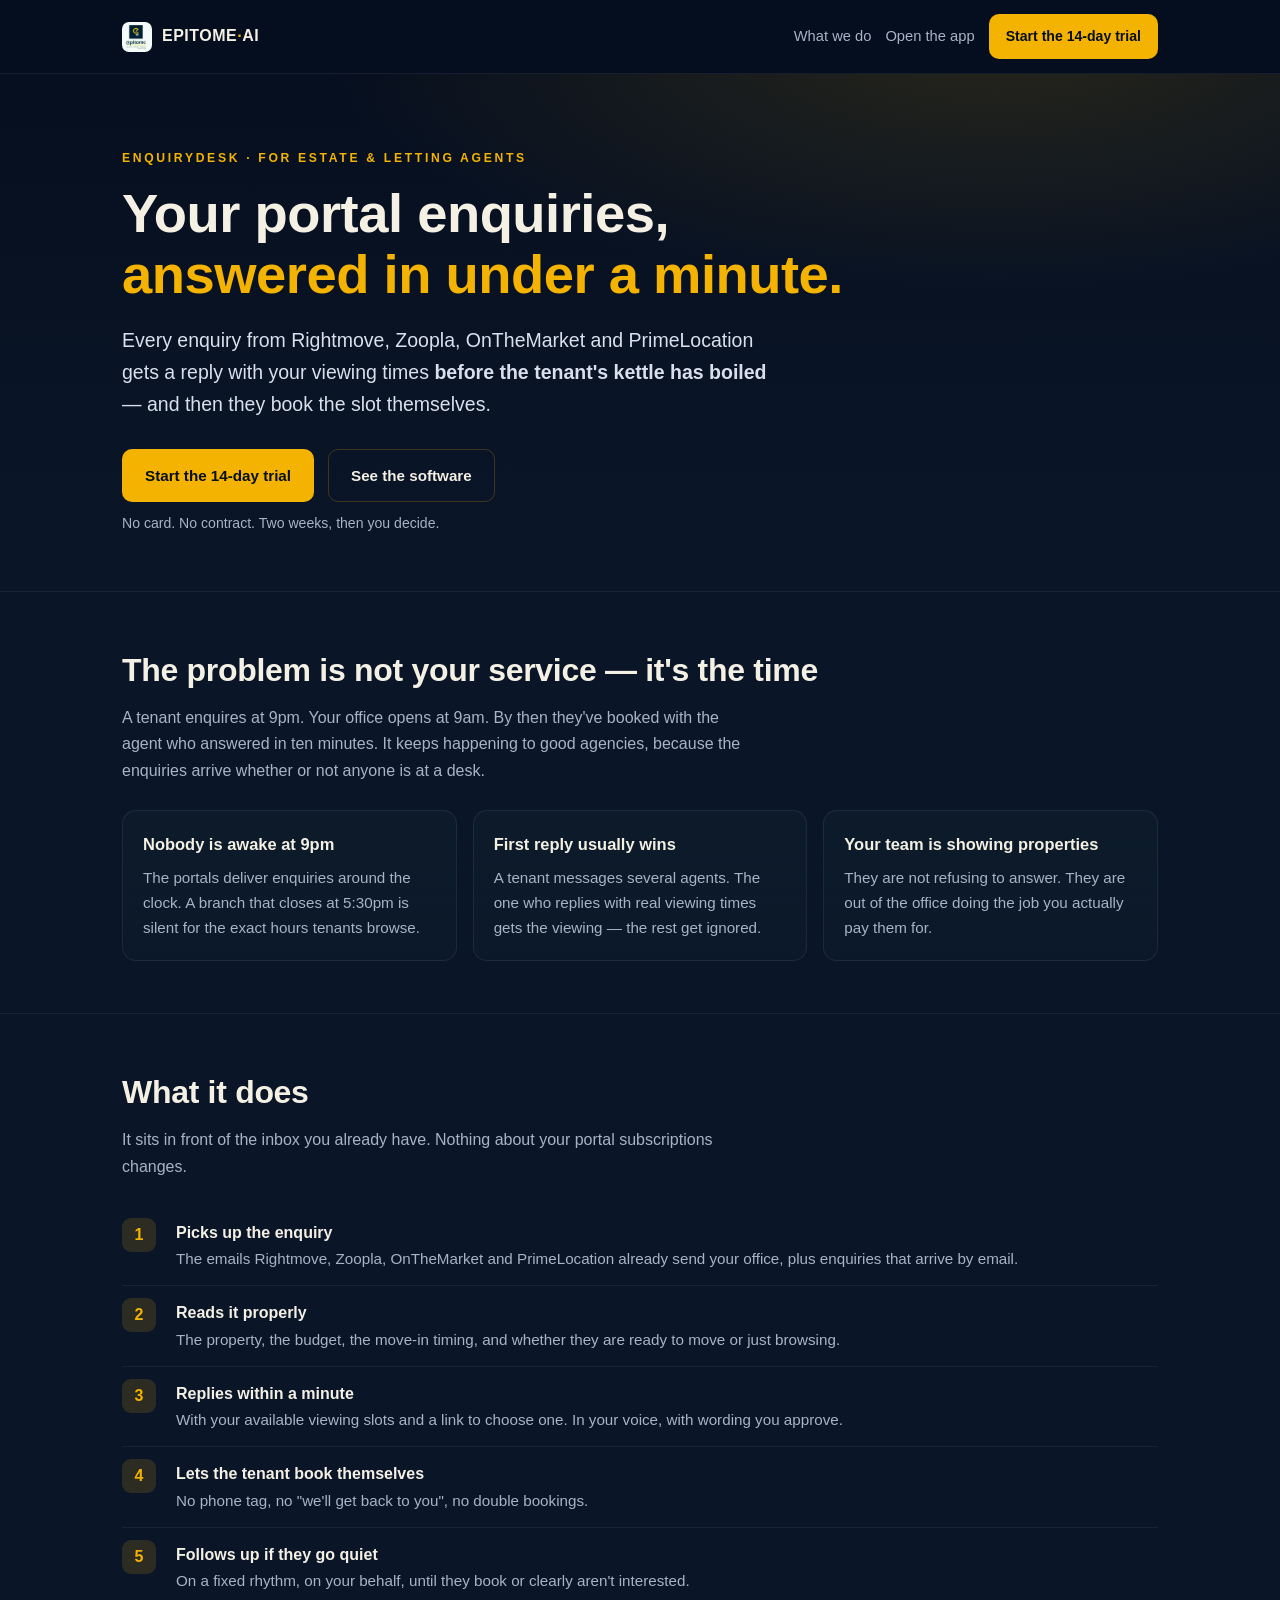
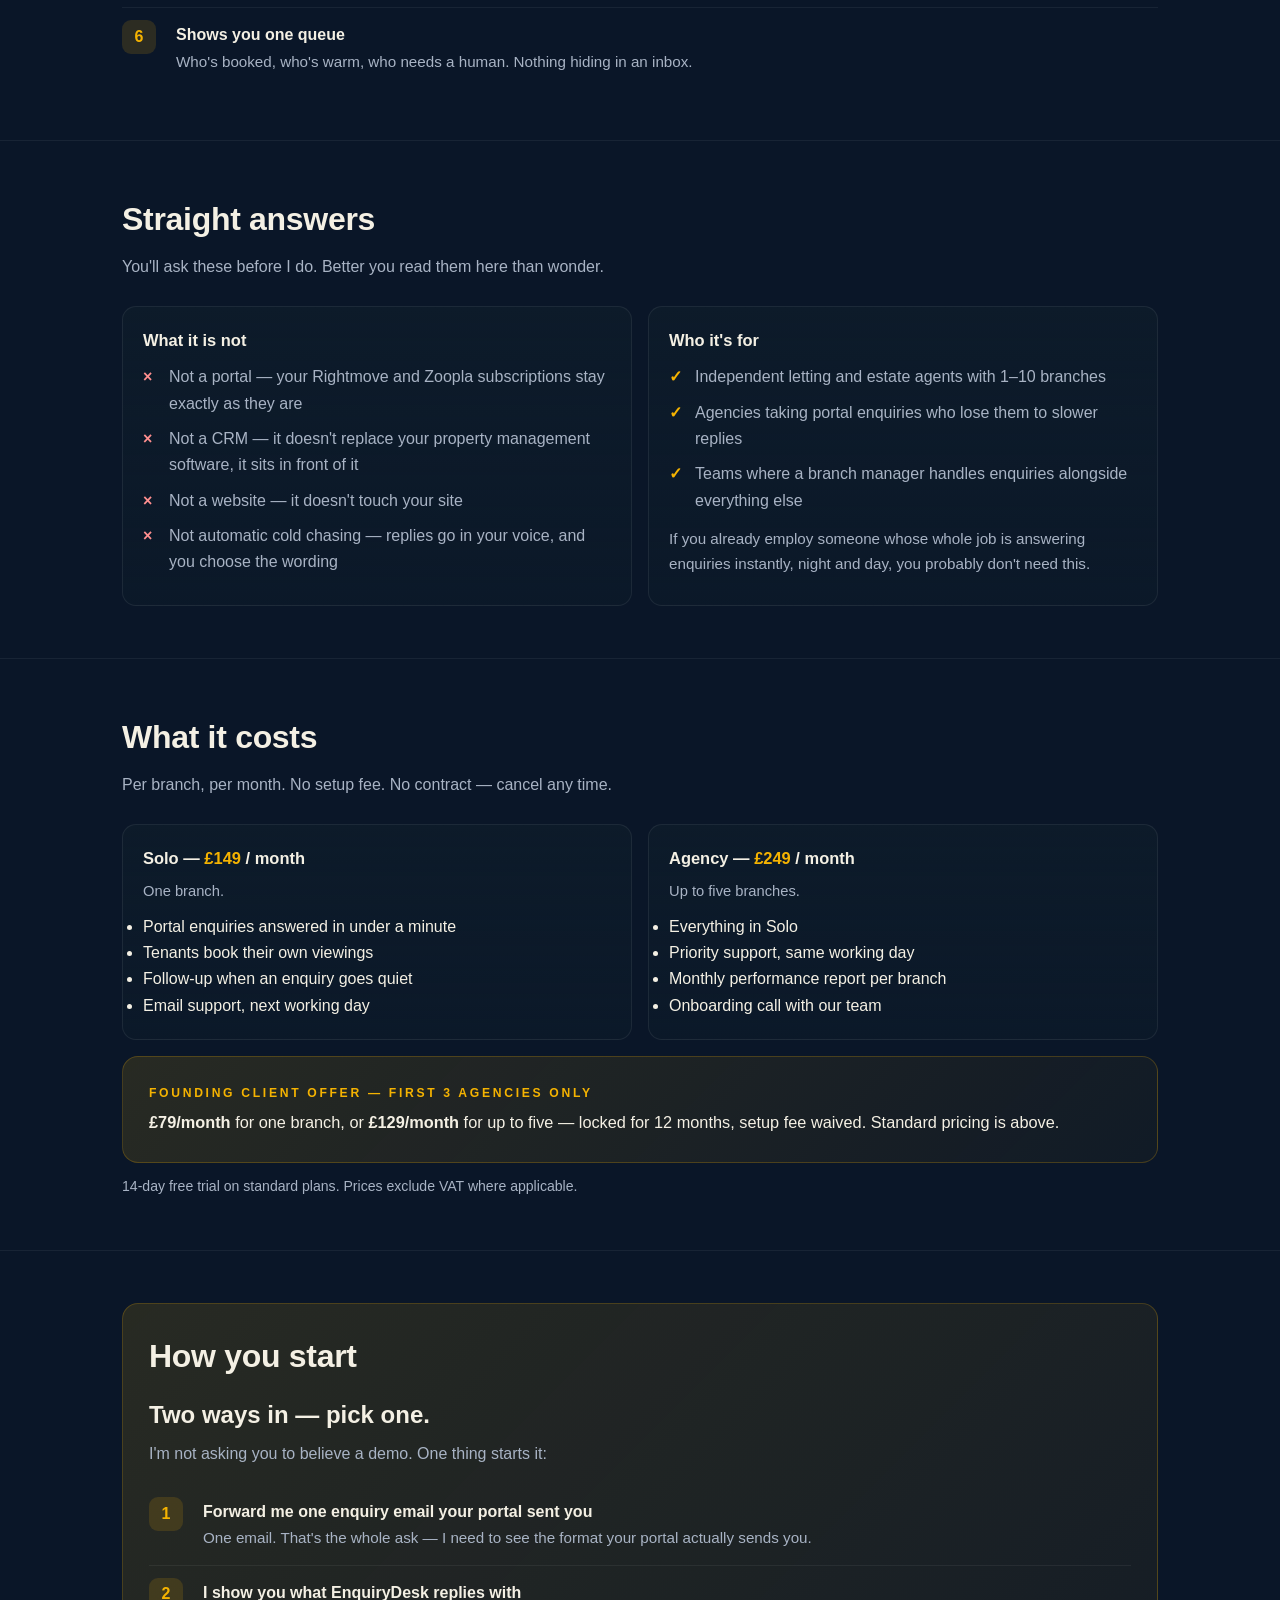
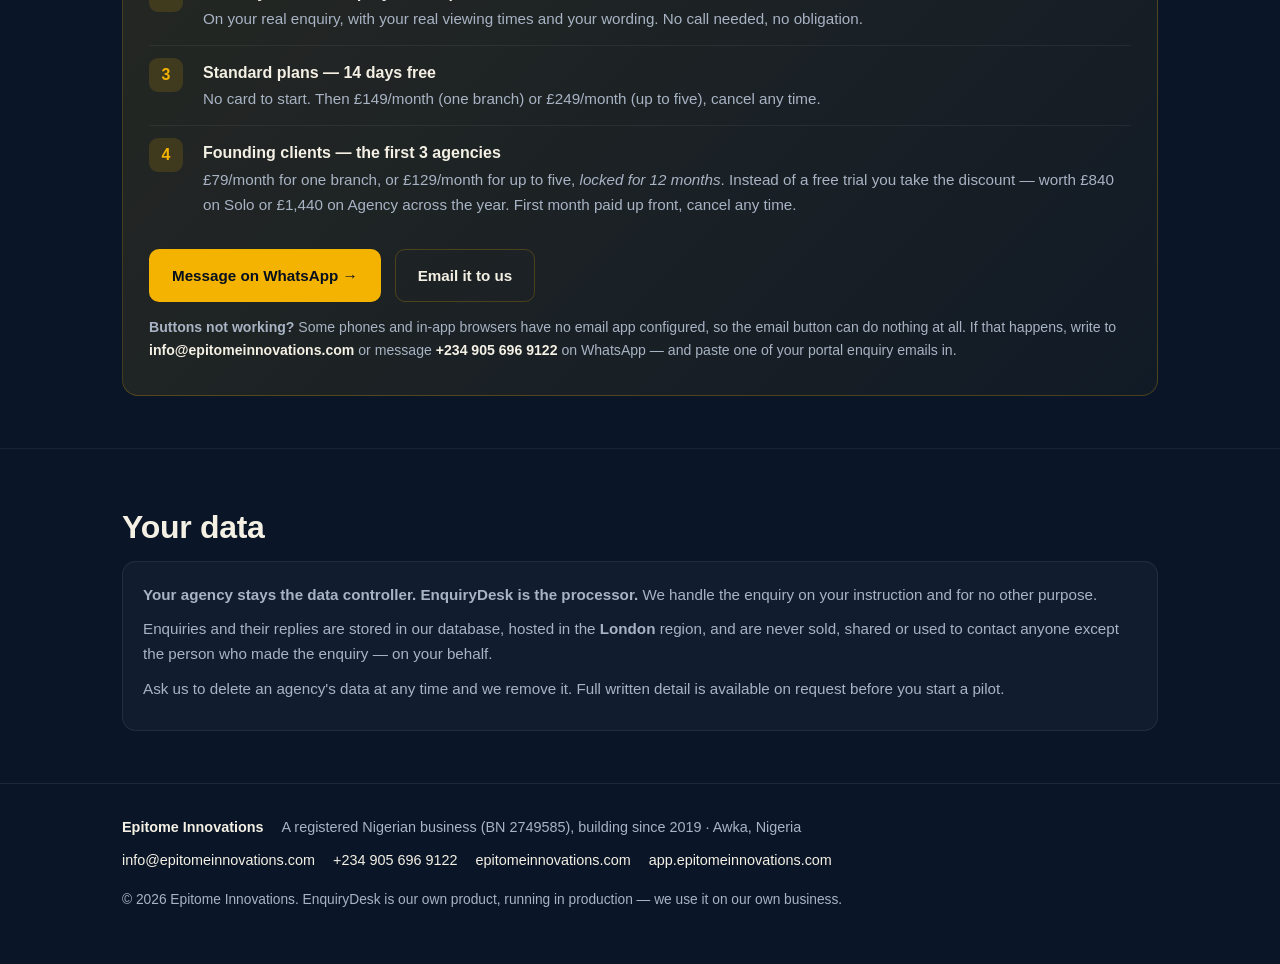
==== enquirydesk/index.html @ 6b82b71e "EnquiryDesk page: email button falls back to the form when no mail app exists" ====
<!DOCTYPE html>
<html lang="en">
<head>
<meta charset="UTF-8" />
<meta name="viewport" content="width=device-width, initial-scale=1.0" />
<title>EnquiryDesk — portal enquiries answered in under a minute | Epitome Innovations</title>
<meta name="description" content="EnquiryDesk answers your Rightmove, Zoopla, OnTheMarket and PrimeLocation enquiries in under a minute and lets tenants book their own viewing. 14-day free trial. Built by Epitome Innovations." />
<link rel="icon" type="image/jpeg" href="../images/epitome-logo.jpg" />
<meta property="og:title" content="EnquiryDesk — your portal enquiries, answered in under a minute" />
<meta property="og:description" content="Answers Rightmove, Zoopla, OnTheMarket and PrimeLocation enquiries in under a minute, then lets the tenant book their own viewing. 14-day free trial." />
<meta property="og:type" content="website" />
<style>
  :root{
    --navy-950:#060f1f; --navy-900:#0a1628; --navy-800:#0d1b2a; --navy-700:#14243c;
    --gold:#f5b301; --gold-bright:#ffc928; --cream:#f4f0e4; --muted:#a8b3c4;
    --line:rgba(245,179,1,.22);
  }
  *{margin:0;padding:0;box-sizing:border-box}
  body{font-family:"Segoe UI","Helvetica Neue",Arial,sans-serif;background:var(--navy-900);
       color:var(--cream);line-height:1.65;overflow-x:hidden}
  .gold{color:var(--gold)}
  a{color:var(--gold);text-decoration:none}
  .wrap{max-width:1080px;margin:0 auto;padding:0 22px}
  /* nav */
  nav{position:sticky;top:0;z-index:20;background:rgba(6,15,31,.92);backdrop-filter:blur(10px);
      border-bottom:1px solid rgba(255,255,255,.07)}
  nav .inner{max-width:1080px;margin:0 auto;padding:14px 22px;display:flex;align-items:center;gap:14px;flex-wrap:wrap}
  nav .brand{display:flex;align-items:center;gap:10px;font-weight:700;letter-spacing:.5px;color:var(--cream)}
  nav .brand img{width:30px;height:30px;border-radius:7px;object-fit:cover}
  nav .spacer{flex:1}
  nav a.plain{color:var(--muted);font-size:.92rem}
  nav a.plain:hover{color:var(--cream)}
  .btn{display:inline-block;padding:13px 22px;border-radius:10px;font-weight:700;font-size:.95rem;
       border:1px solid transparent;transition:transform .15s ease,background .15s ease}
  .btn:hover{transform:translateY(-1px)}
  .btn--gold{background:var(--gold);color:var(--navy-950)}
  .btn--gold:hover{background:var(--gold-bright)}
  .btn--ghost{border-color:var(--line);color:var(--cream)}
  .btn--ghost:hover{background:rgba(245,179,1,.08)}
  .btn--sm{padding:10px 16px;font-size:.88rem}
  /* hero */
  header.hero{padding:74px 0 56px;background:
      radial-gradient(1100px 420px at 78% -8%,rgba(245,179,1,.14),transparent 62%),
      linear-gradient(180deg,var(--navy-950),var(--navy-900))}
  .eyebrow{color:var(--gold);font-size:.76rem;letter-spacing:.22em;text-transform:uppercase;font-weight:700}
  h1{font-size:clamp(2rem,5.4vw,3.4rem);line-height:1.12;margin:16px 0 18px;letter-spacing:-.5px}
  .lede{font-size:clamp(1.02rem,2.2vw,1.22rem);color:#d9e0ec;max-width:60ch}
  .cta-row{display:flex;gap:14px;flex-wrap:wrap;margin:28px 0 10px}
  .micro{color:var(--muted);font-size:.88rem}
  /* sections */
  section{padding:52px 0;border-top:1px solid rgba(255,255,255,.06)}
  h2{font-size:clamp(1.4rem,3.1vw,2rem);margin-bottom:8px;letter-spacing:-.3px}
  .sub{color:var(--muted);margin-bottom:26px;max-width:70ch}
  .grid{display:grid;gap:16px;grid-template-columns:repeat(auto-fit,minmax(280px,1fr))}
  .card{background:linear-gradient(180deg,var(--navy-800),rgba(13,27,42,.6));
        border:1px solid rgba(255,255,255,.07);border-radius:14px;padding:20px}
  .card h3{font-size:1.03rem;margin-bottom:7px}
  .card p{color:var(--muted);font-size:.95rem}
  ol.steps{list-style:none;counter-reset:s}
  ol.steps li{counter-increment:s;position:relative;padding:14px 0 14px 54px;border-bottom:1px solid rgba(255,255,255,.06)}
  ol.steps li:last-child{border-bottom:0}
  ol.steps li::before{content:counter(s);position:absolute;left:0;top:12px;width:34px;height:34px;
      border-radius:9px;background:rgba(245,179,1,.14);color:var(--gold);font-weight:700;
      display:flex;align-items:center;justify-content:center}
  ol.steps strong{color:var(--cream)}
  ol.steps span{display:block;color:var(--muted);font-size:.95rem}
  .two{display:grid;gap:16px;grid-template-columns:repeat(auto-fit,minmax(300px,1fr))}
  .not ul,.yes ul{list-style:none;margin-top:10px}
  .not li,.yes li{position:relative;padding-left:26px;margin-bottom:9px;color:var(--muted)}
  .not li::before{content:"×";position:absolute;left:0;color:#ff8f8f;font-weight:700}
  .yes li::before{content:"✓";position:absolute;left:0;color:var(--gold);font-weight:700}
  /* pilot block */
  .pilot{background:linear-gradient(135deg,rgba(245,179,1,.13),rgba(245,179,1,.03));
         border:1px solid var(--line);border-radius:16px;padding:26px}
  .pilot h2{margin-bottom:12px}
  .pilot .big{font-size:1.5rem;font-weight:800;color:var(--cream);margin-bottom:6px}
  /* data note */
  .data{background:rgba(255,255,255,.03);border:1px solid rgba(255,255,255,.07);border-radius:14px;padding:20px}
  .data p{color:var(--muted);font-size:.95rem;margin-bottom:9px}
  footer{border-top:1px solid rgba(255,255,255,.08);padding:32px 0 52px;color:var(--muted);font-size:.9rem}
  footer .row{display:flex;gap:18px;flex-wrap:wrap;align-items:center}
  footer a{color:var(--cream)}
</style>
</head>
<body>

<nav>
  <div class="inner">
    <a class="brand" href="../"><img src="../images/epitome-logo.jpg" alt="Epitome Innovations" /><span>EPITOME<span class="gold">·</span>AI</span></a>
    <span class="spacer"></span>
    <a class="plain" href="../#agents">What we do</a>
    <a class="plain" href="https://app.epitomeinnovations.com" target="_blank" rel="noopener">Open the app</a>
    <a class="btn btn--gold btn--sm" href="#pilot">Start the 14-day trial</a>
  </div>
</nav>

<header class="hero">
  <div class="wrap">
    <p class="eyebrow">Enquirydesk · for estate &amp; letting agents</p>
    <h1>Your portal enquiries,<br /><span class="gold">answered in under a minute.</span></h1>
    <p class="lede">
      Every enquiry from Rightmove, Zoopla, OnTheMarket and PrimeLocation gets a reply with your viewing
      times <strong>before the tenant's kettle has boiled</strong> — and then they book the slot themselves.
    </p>
    <div class="cta-row">
      <a class="btn btn--gold" href="#pilot">Start the 14-day trial</a>
      <a class="btn btn--ghost" href="https://app.epitomeinnovations.com" target="_blank" rel="noopener">See the software</a>
    </div>
    <p class="micro">No card. No contract. Two weeks, then you decide.</p>
  </div>
</header>

<section>
  <div class="wrap">
    <h2>The problem is not your service — it's the time</h2>
    <p class="sub">
      A tenant enquires at 9pm. Your office opens at 9am. By then they've booked with the agent who
      answered in ten minutes. It keeps happening to good agencies, because the enquiries arrive whether
      or not anyone is at a desk.
    </p>
    <div class="grid">
      <div class="card"><h3>Nobody is awake at 9pm</h3><p>The portals deliver enquiries around the clock. A branch that closes at 5:30pm is silent for the exact hours tenants browse.</p></div>
      <div class="card"><h3>First reply usually wins</h3><p>A tenant messages several agents. The one who replies with real viewing times gets the viewing — the rest get ignored.</p></div>
      <div class="card"><h3>Your team is showing properties</h3><p>They are not refusing to answer. They are out of the office doing the job you actually pay them for.</p></div>
    </div>
  </div>
</section>

<section>
  <div class="wrap">
    <h2>What it does</h2>
    <p class="sub">It sits in front of the inbox you already have. Nothing about your portal subscriptions changes.</p>
    <ol class="steps">
      <li><strong>Picks up the enquiry</strong><span>The emails Rightmove, Zoopla, OnTheMarket and PrimeLocation already send your office, plus enquiries that arrive by email.</span></li>
      <li><strong>Reads it properly</strong><span>The property, the budget, the move-in timing, and whether they are ready to move or just browsing.</span></li>
      <li><strong>Replies within a minute</strong><span>With your available viewing slots and a link to choose one. In your voice, with wording you approve.</span></li>
      <li><strong>Lets the tenant book themselves</strong><span>No phone tag, no "we'll get back to you", no double bookings.</span></li>
      <li><strong>Follows up if they go quiet</strong><span>On a fixed rhythm, on your behalf, until they book or clearly aren't interested.</span></li>
      <li><strong>Shows you one queue</strong><span>Who's booked, who's warm, who needs a human. Nothing hiding in an inbox.</span></li>
    </ol>
  </div>
</section>

<section>
  <div class="wrap">
    <h2>Straight answers</h2>
    <p class="sub">You'll ask these before I do. Better you read them here than wonder.</p>
    <div class="two">
      <div class="card not">
        <h3>What it is not</h3>
        <ul>
          <li>Not a portal — your Rightmove and Zoopla subscriptions stay exactly as they are</li>
          <li>Not a CRM — it doesn't replace your property management software, it sits in front of it</li>
          <li>Not a website — it doesn't touch your site</li>
          <li>Not automatic cold chasing — replies go in your voice, and you choose the wording</li>
        </ul>
      </div>
      <div class="card yes">
        <h3>Who it's for</h3>
        <ul>
          <li>Independent letting and estate agents with 1–10 branches</li>
          <li>Agencies taking portal enquiries who lose them to slower replies</li>
          <li>Teams where a branch manager handles enquiries alongside everything else</li>
        </ul>
        <p style="margin-top:12px;color:var(--muted);font-size:.95rem">
          If you already employ someone whose whole job is answering enquiries instantly, night and day,
          you probably don't need this.
        </p>
      </div>
    </div>
  </div>
</section>

<section>
  <div class="wrap">
    <h2>What it costs</h2>
    <p class="sub">Per branch, per month. No setup fee. No contract — cancel any time.</p>
    <div class="two">
      <div class="card">
        <h3>Solo — <span class="gold">&pound;149</span> / month</h3>
        <p style="color:var(--muted);font-size:.92rem;margin-bottom:10px">One branch.</p>
        <ul>
          <li>Portal enquiries answered in under a minute</li>
          <li>Tenants book their own viewings</li>
          <li>Follow-up when an enquiry goes quiet</li>
          <li>Email support, next working day</li>
        </ul>
      </div>
      <div class="card">
        <h3>Agency — <span class="gold">&pound;249</span> / month</h3>
        <p style="color:var(--muted);font-size:.92rem;margin-bottom:10px">Up to five branches.</p>
        <ul>
          <li>Everything in Solo</li>
          <li>Priority support, same working day</li>
          <li>Monthly performance report per branch</li>
          <li>Onboarding call with our team</li>
        </ul>
      </div>
    </div>
    <div class="pilot" style="margin-top:16px">
      <p class="eyebrow" style="margin-bottom:6px">Founding client offer &mdash; first 3 agencies only</p>
      <p style="color:var(--cream);font-size:1.02rem">
        <strong>&pound;79/month</strong> for one branch, or <strong>&pound;129/month</strong> for up to five
        &mdash; locked for 12 months, setup fee waived. Standard pricing is above.
      </p>
    </div>
    <p class="micro" style="margin-top:12px">
      14-day free trial on standard plans. Prices exclude VAT where applicable.
    </p>
  </div>
</section>

<section>
  <div class="wrap">
    <div class="pilot" id="pilot">
      <h2>How you start</h2>
      <p class="big">Two ways in — pick one.</p>
      <p class="sub" style="margin-bottom:18px">
        I'm not asking you to believe a demo. One thing starts it:
      </p>
      <ol class="steps" style="margin-bottom:18px">
        <li><strong>Forward me one enquiry email your portal sent you</strong><span>One email. That's the whole ask — I need to see the format your portal actually sends you.</span></li>
        <li><strong>I show you what EnquiryDesk replies with</strong><span>On your real enquiry, with your real viewing times and your wording. No call needed, no obligation.</span></li>
        <li><strong>Standard plans — 14 days free</strong><span>No card to start. Then &pound;149/month (one branch) or &pound;249/month (up to five), cancel any time.</span></li>
        <li><strong>Founding clients — the first 3 agencies</strong><span>&pound;79/month for one branch, or &pound;129/month for up to five, <em>locked for 12 months</em>. Instead of a free trial you take the discount &mdash; worth &pound;840 on Solo or &pound;1,440 on Agency across the year. First month paid up front, cancel any time.</span></li>
      </ol>
      <div class="cta-row" style="margin:0 0 14px">
        <a class="btn btn--gold" href="https://wa.me/2349056969122?text=Hi%20Victor%20%E2%80%94%20please%20show%20me%20EnquiryDesk%20on%20one%20of%20our%20portal%20enquiries." target="_blank" rel="noopener">Message on WhatsApp &rarr;</a>
        <a class="btn btn--ghost" href="mailto:info@epitomeinnovations.com?subject=Here%27s%20one%20of%20our%20portal%20enquiries&amp;body=Hi%20Victor%2C%0A%0AHere%20is%20one%20enquiry%20our%20portal%20sent%20us.%20Please%20show%20me%20what%20EnquiryDesk%20would%20reply.%0A" data-mailto-fallback="https://epitomeinnovations.com/index.html#enquiry-form">Email it to us</a>
      </div>
      <p class="micro" style="margin-bottom:6px">
        <strong>Buttons not working?</strong> Some phones and in-app browsers have no email app configured, so the
        email button can do nothing at all. If that happens, write to
        <span style="color:var(--cream);font-weight:700">info@epitomeinnovations.com</span>
        or message <span style="color:var(--cream);font-weight:700">+234 905 696 9122</span> on WhatsApp — and
        paste one of your portal enquiry emails in.
      </p>
    </div>
  </div>
</section>

<section>
  <div class="wrap">
    <h2>Your data</h2>
    <div class="data">
      <p><strong>Your agency stays the data controller. EnquiryDesk is the processor.</strong> We handle the enquiry on your instruction and for no other purpose.</p>
      <p>Enquiries and their replies are stored in our database, hosted in the <strong>London</strong> region, and are never sold, shared or used to contact anyone except the person who made the enquiry — on your behalf.</p>
      <p>Ask us to delete an agency's data at any time and we remove it. Full written detail is available on request before you start a pilot.</p>
    </div>
  </div>
</section>

<footer>
  <div class="wrap">
    <div class="row">
      <strong style="color:var(--cream)">Epitome Innovations</strong>
      <span>A registered Nigerian business (BN 2749585), building since 2019 · Awka, Nigeria</span>
    </div>
    <div class="row" style="margin-top:10px">
      <a href="mailto:info@epitomeinnovations.com">info@epitomeinnovations.com</a>
      <a href="https://wa.me/2349056969122" target="_blank" rel="noopener">+234 905 696 9122</a>
      <a href="../">epitomeinnovations.com</a>
      <a href="https://app.epitomeinnovations.com" target="_blank" rel="noopener">app.epitomeinnovations.com</a>
    </div>
    <p style="margin-top:16px;color:var(--muted);font-size:.86rem">
      © <span id="y">2026</span> Epitome Innovations. EnquiryDesk is our own product, running in production —
      we use it on our own business.
    </p>
  </div>
</footer>
<script>document.getElementById('y').textContent = new Date().getFullYear();</script>
<script>
/* A mailto: click does nothing at all in a browser with no mail app configured. If no
   handoff happened within a moment, offer the site's form instead of leaving them stuck. */
document.querySelectorAll('a[data-mailto-fallback]').forEach(function (a) {
  a.addEventListener('click', function () {
    setTimeout(function () {
      if (document.hidden) return;
      if (a.parentNode.querySelector('.mailto-note')) return;
      var n = document.createElement('span');
      n.className = 'mailto-note';
      n.innerHTML = ' No email app opened on this device — ' +
        '<a href="' + a.getAttribute('data-mailto-fallback') + '">send it with the form instead</a>.';
      a.parentNode.appendChild(n);
    }, 1300);
  });
});
</script>
</body>
</html>
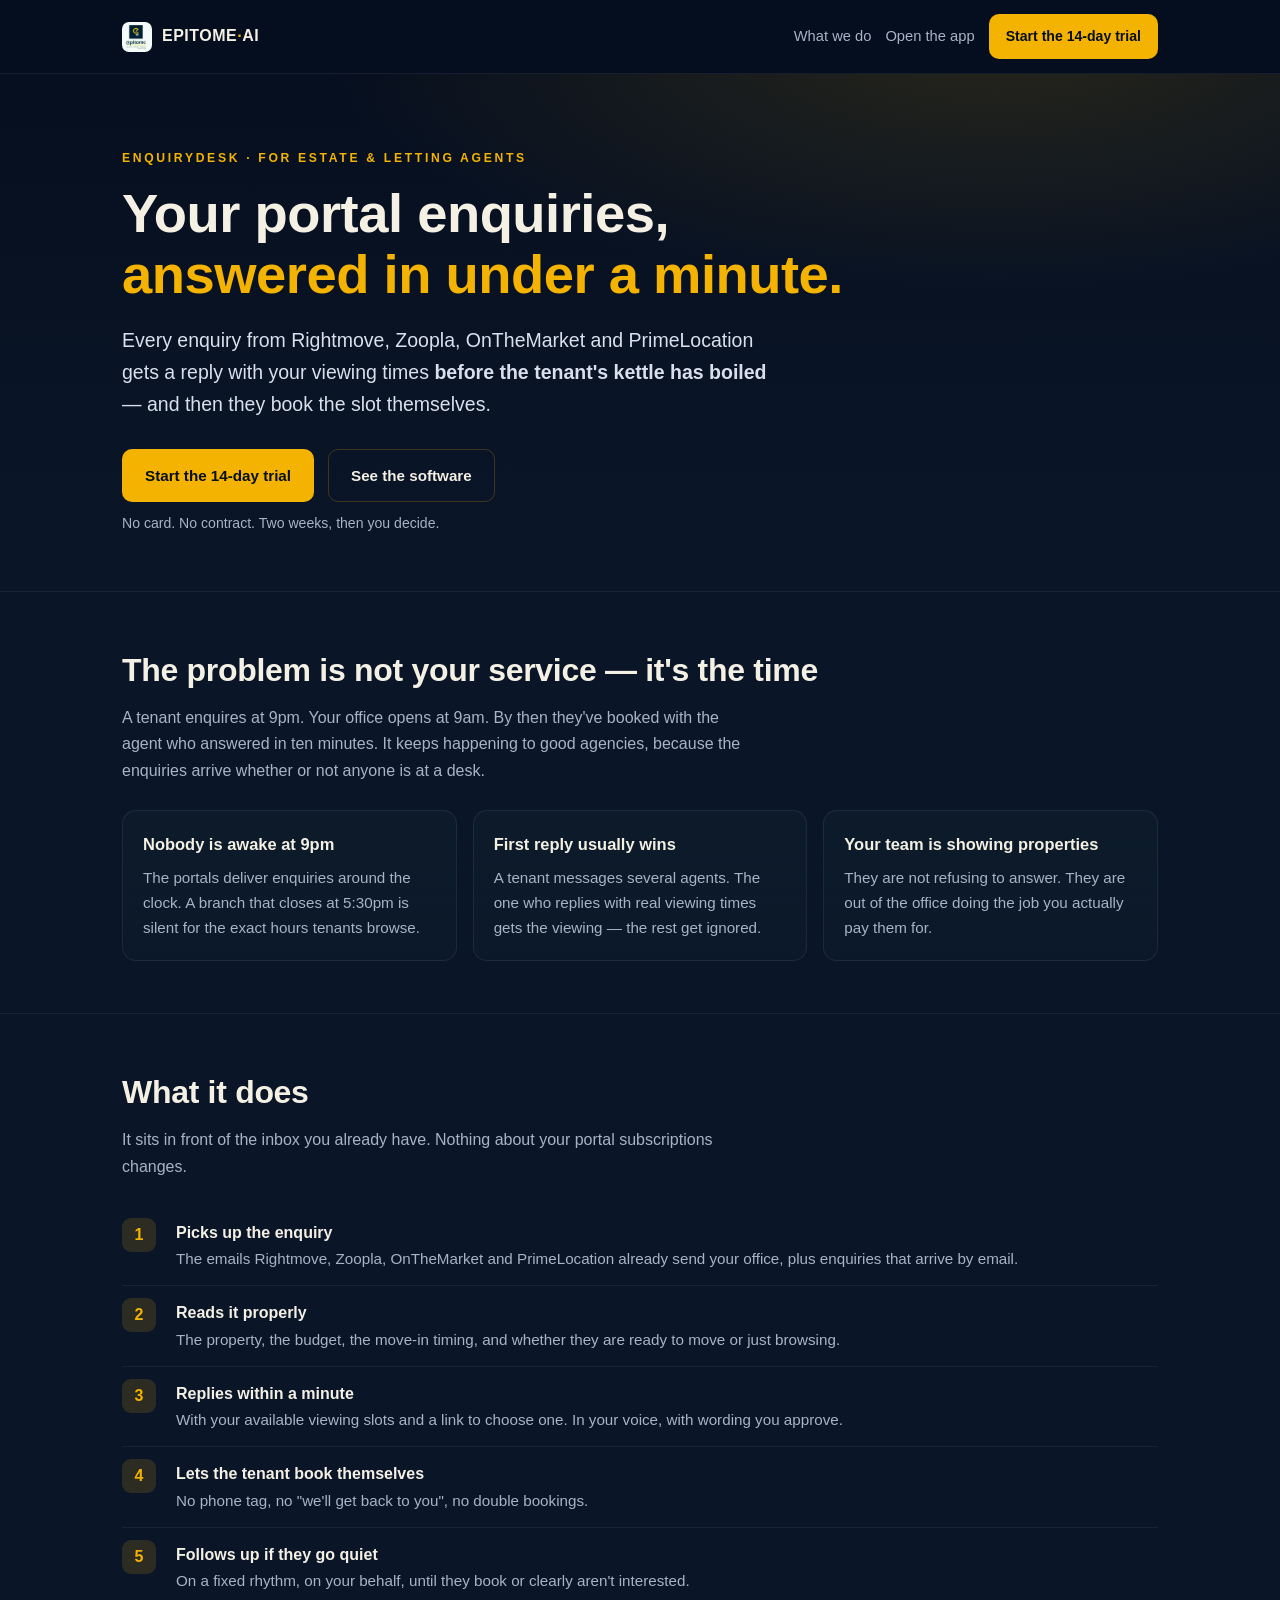
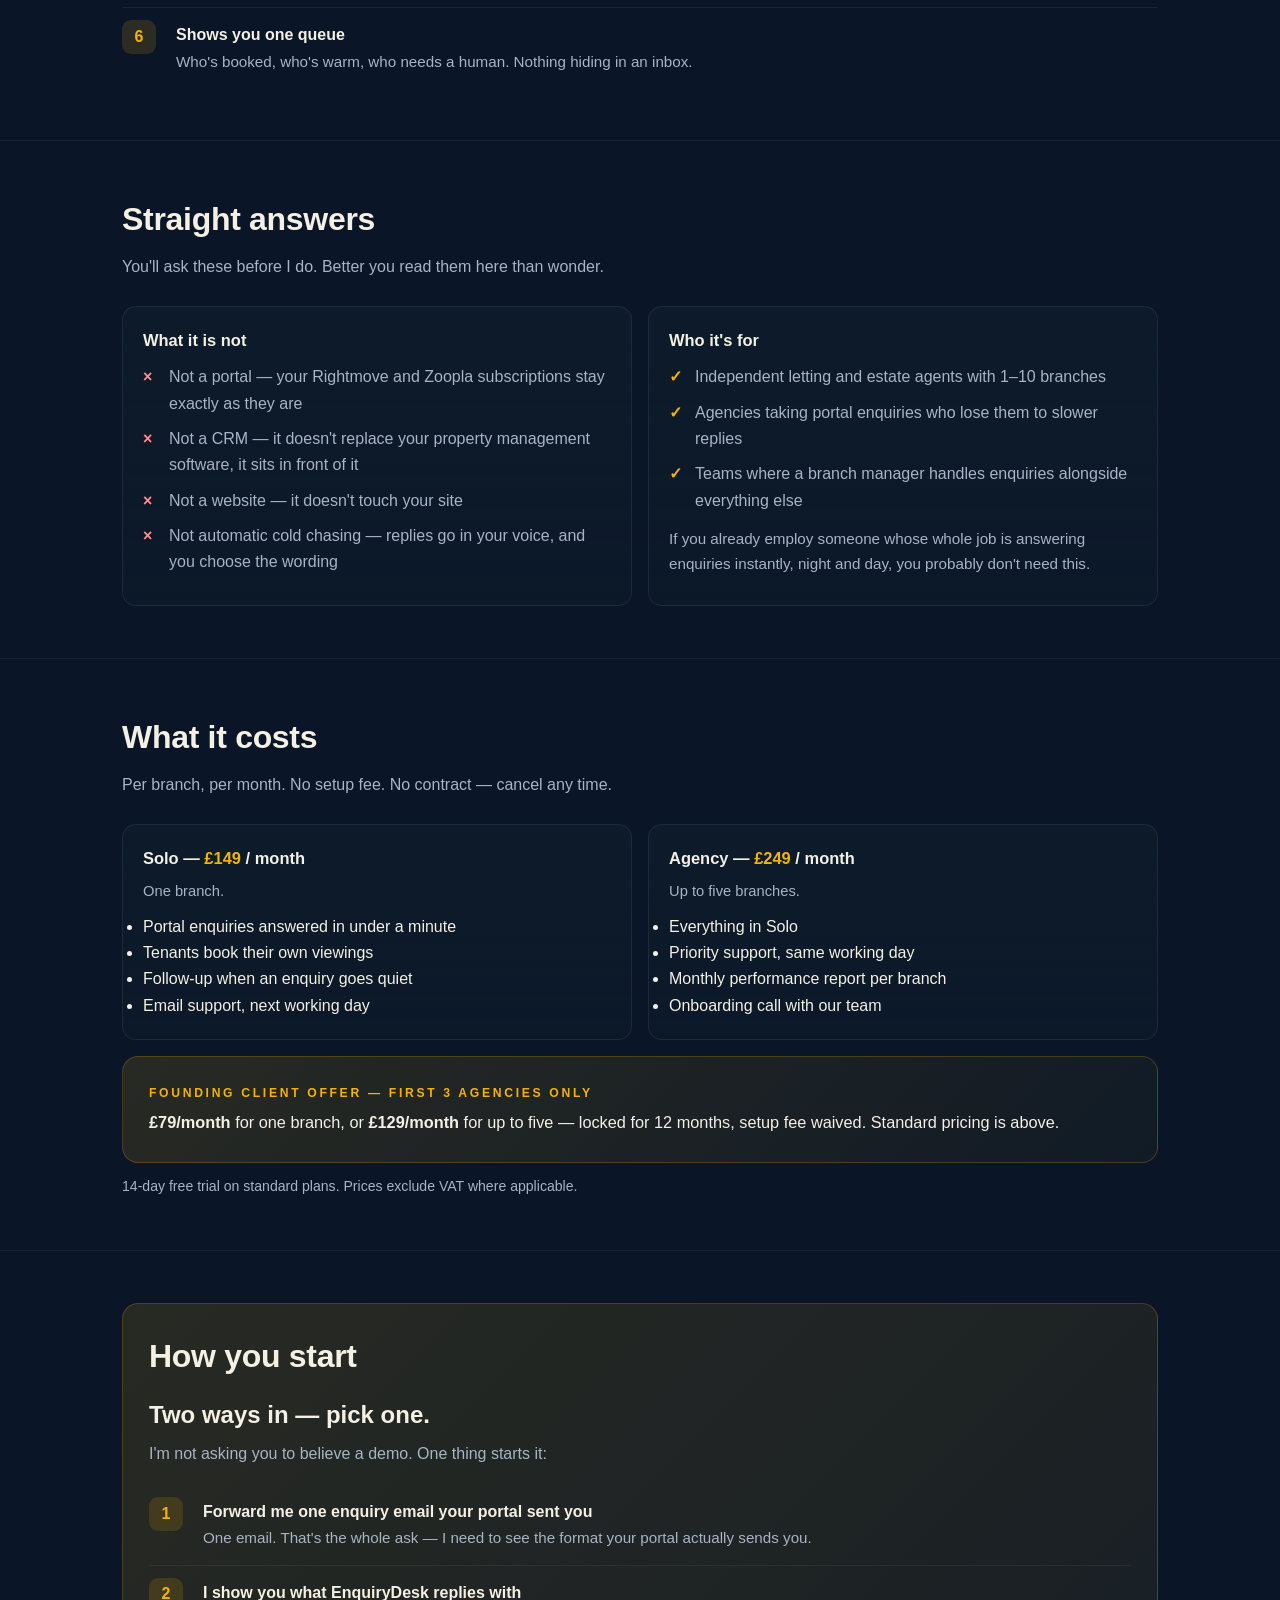
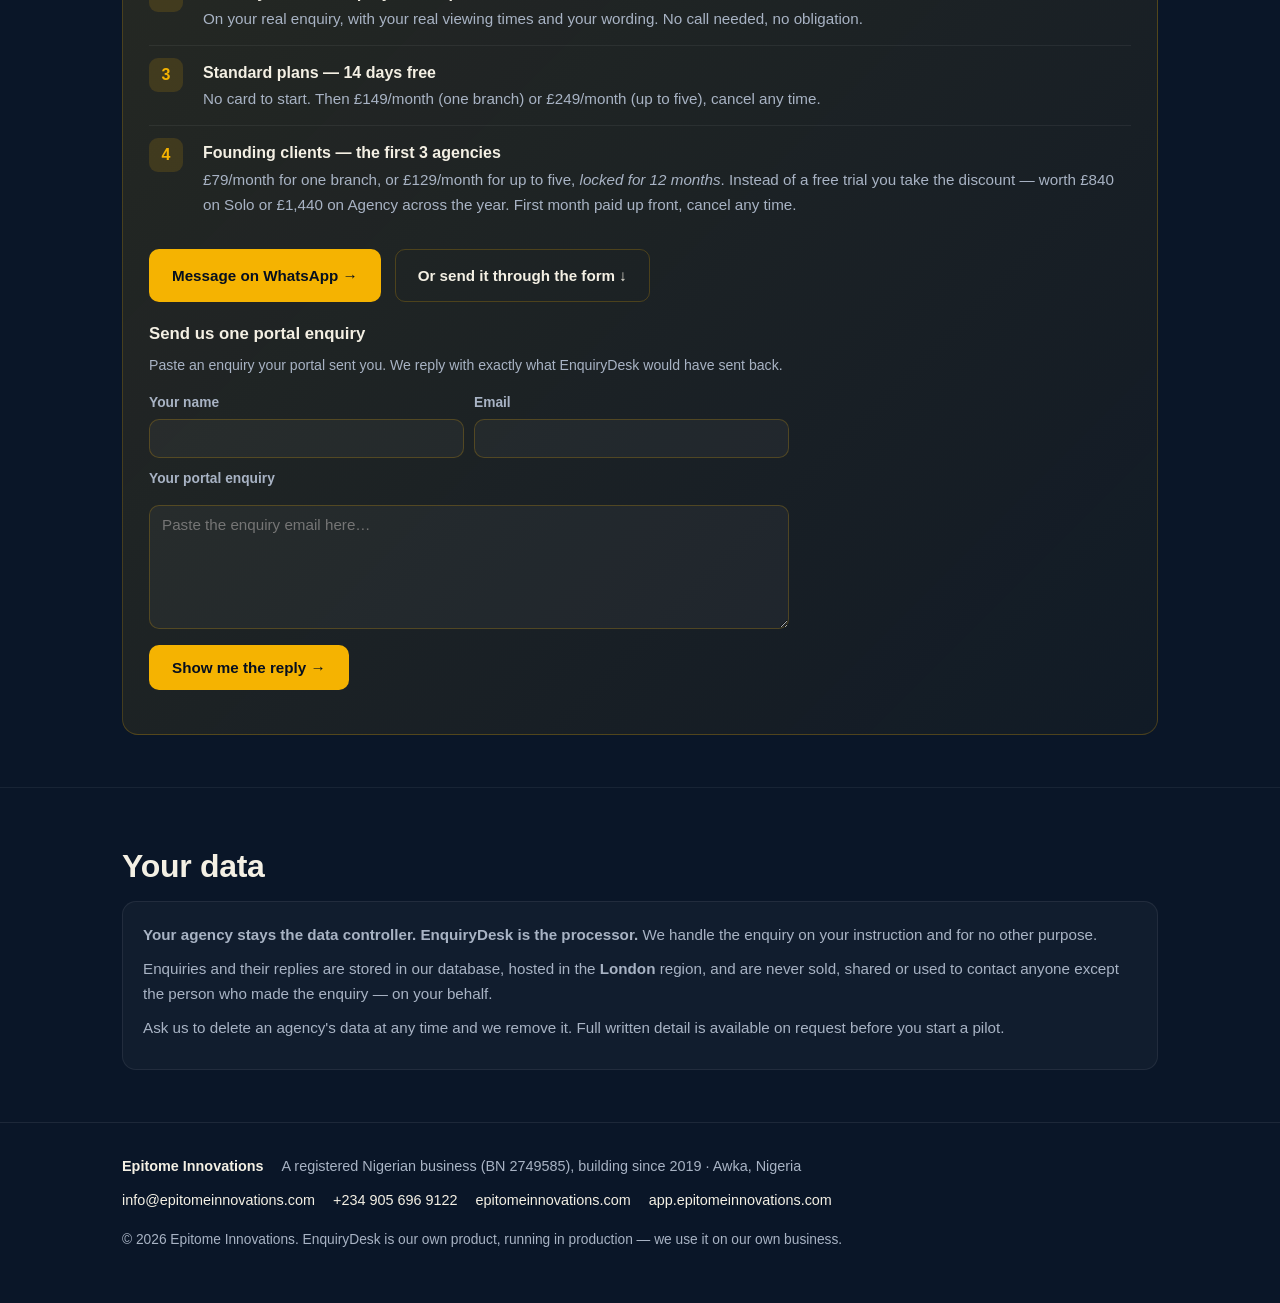
==== commit 9a7e568c: "EnquiryDesk page: replace the dormant email button with a real paste-an-enquiry form; drop the discl" ====
--- a/enquirydesk/index.html
+++ b/enquirydesk/index.html
@@ -47,6 +47,15 @@
   .lede{font-size:clamp(1.02rem,2.2vw,1.22rem);color:#d9e0ec;max-width:60ch}
   .cta-row{display:flex;gap:14px;flex-wrap:wrap;margin:28px 0 10px}
   .micro{color:var(--muted);font-size:.88rem}
+  .demo-form{display:grid;gap:10px;max-width:640px;margin:0 0 8px}
+  .demo-form__row{display:grid;grid-template-columns:1fr 1fr;gap:10px}
+  .demo-form label{font-size:.86rem;color:var(--muted);font-weight:600}
+  .demo-form input,.demo-form textarea{width:100%;margin-top:4px;background:rgba(255,255,255,.04);
+    border:1px solid var(--line);border-radius:10px;padding:10px 12px;color:var(--cream);
+    font-family:inherit;font-size:.95rem}
+  .demo-form input:focus,.demo-form textarea:focus{outline:none;border-color:var(--gold)}
+  .demo-form .btn{justify-self:start;margin-top:6px}
+  @media(max-width:640px){.demo-form__row{grid-template-columns:1fr}}
   /* sections */
   section{padding:52px 0;border-top:1px solid rgba(255,255,255,.06)}
   h2{font-size:clamp(1.4rem,3.1vw,2rem);margin-bottom:8px;letter-spacing:-.3px}
@@ -226,15 +235,29 @@
       </ol>
       <div class="cta-row" style="margin:0 0 14px">
         <a class="btn btn--gold" href="https://wa.me/2349056969122?text=Hi%20Victor%20%E2%80%94%20please%20show%20me%20EnquiryDesk%20on%20one%20of%20our%20portal%20enquiries." target="_blank" rel="noopener">Message on WhatsApp &rarr;</a>
-        <a class="btn btn--ghost" href="mailto:info@epitomeinnovations.com?subject=Here%27s%20one%20of%20our%20portal%20enquiries&amp;body=Hi%20Victor%2C%0A%0AHere%20is%20one%20enquiry%20our%20portal%20sent%20us.%20Please%20show%20me%20what%20EnquiryDesk%20would%20reply.%0A" data-mailto-fallback="https://epitomeinnovations.com/index.html#enquiry-form">Email it to us</a>
-      </div>
-      <p class="micro" style="margin-bottom:6px">
-        <strong>Buttons not working?</strong> Some phones and in-app browsers have no email app configured, so the
-        email button can do nothing at all. If that happens, write to
-        <span style="color:var(--cream);font-weight:700">info@epitomeinnovations.com</span>
-        or message <span style="color:var(--cream);font-weight:700">+234 905 696 9122</span> on WhatsApp — and
-        paste one of your portal enquiry emails in.
+        <a class="btn btn--ghost" href="#demo">Or send it through the form &darr;</a>
+      </div>
+
+      <h3 id="demo" style="font-size:1.05rem;margin:18px 0 6px">Send us one portal enquiry</h3>
+      <p class="micro" style="margin:0 0 12px">
+        Paste an enquiry your portal sent you. We reply with exactly what EnquiryDesk would have sent back.
       </p>
+      <form class="demo-form" id="demo-form" novalidate>
+        <div class="demo-form__row">
+          <div>
+            <label for="d-name">Your name</label>
+            <input id="d-name" name="name" type="text" autocomplete="name" required>
+          </div>
+          <div>
+            <label for="d-email">Email</label>
+            <input id="d-email" name="email" type="email" autocomplete="email" required>
+          </div>
+        </div>
+        <label for="d-paste">Your portal enquiry</label>
+        <textarea id="d-paste" name="message" rows="6" placeholder="Paste the enquiry email here…" required></textarea>
+        <button class="btn btn--gold" type="submit" id="d-send">Show me the reply &rarr;</button>
+        <p class="micro" id="d-status" role="status"></p>
+      </form>
     </div>
   </div>
 </section>
@@ -270,21 +293,56 @@
 </footer>
 <script>document.getElementById('y').textContent = new Date().getFullYear();</script>
 <script>
-/* A mailto: click does nothing at all in a browser with no mail app configured. If no
-   handoff happened within a moment, offer the site's form instead of leaving them stuck. */
-document.querySelectorAll('a[data-mailto-fallback]').forEach(function (a) {
-  a.addEventListener('click', function () {
-    setTimeout(function () {
-      if (document.hidden) return;
-      if (a.parentNode.querySelector('.mailto-note')) return;
-      var n = document.createElement('span');
-      n.className = 'mailto-note';
-      n.innerHTML = ' No email app opened on this device — ' +
-        '<a href="' + a.getAttribute('data-mailto-fallback') + '">send it with the form instead</a>.';
-      a.parentNode.appendChild(n);
-    }, 1300);
+/* The paste-an-enquiry form. It goes straight into EnquiryDesk, so the demo request is an
+   enquiry in our own pipeline — no mail app, no dependency on the device. */
+(function () {
+  var form = document.getElementById('demo-form');
+  if (!form) return;
+  var status = document.getElementById('d-status');
+  var btn = document.getElementById('d-send');
+
+  form.addEventListener('submit', function (e) {
+    e.preventDefault();
+    var name = document.getElementById('d-name').value.trim();
+    var email = document.getElementById('d-email').value.trim();
+    var pasted = document.getElementById('d-paste').value.trim();
+
+    if (!name || !email || pasted.length < 20) {
+      status.textContent = 'Please add your name, your email, and the enquiry you want answered.';
+      return;
+    }
+
+    btn.disabled = true;
+    btn.textContent = 'Sending…';
+    status.textContent = '';
+
+    fetch('https://app.epitomeinnovations.com/api/web-form', {
+      method: 'POST',
+      headers: { 'Content-Type': 'application/json' },
+      body: JSON.stringify({
+        name: name,
+        email: email,
+        need: 'EnquiryDesk demo — portal enquiry pasted',
+        message: pasted
+      })
+    })
+      .then(function (r) { return r.json().catch(function () { return {}; }); })
+      .then(function (res) {
+        if (res && res.ok) {
+          form.innerHTML = '<p style="color:var(--cream);font-size:1rem;line-height:1.6">' +
+            '<strong>Got it.</strong> We will come back to you with exactly how EnquiryDesk ' +
+            'would have answered that enquiry.</p>';
+          return;
+        }
+        throw new Error('failed');
+      })
+      .catch(function () {
+        btn.disabled = false;
+        btn.textContent = 'Show me the reply →';
+        status.textContent = 'That did not send. Message us on WhatsApp and we will pick it up from there.';
+      });
   });
-});
+})();
 </script>
 </body>
 </html>
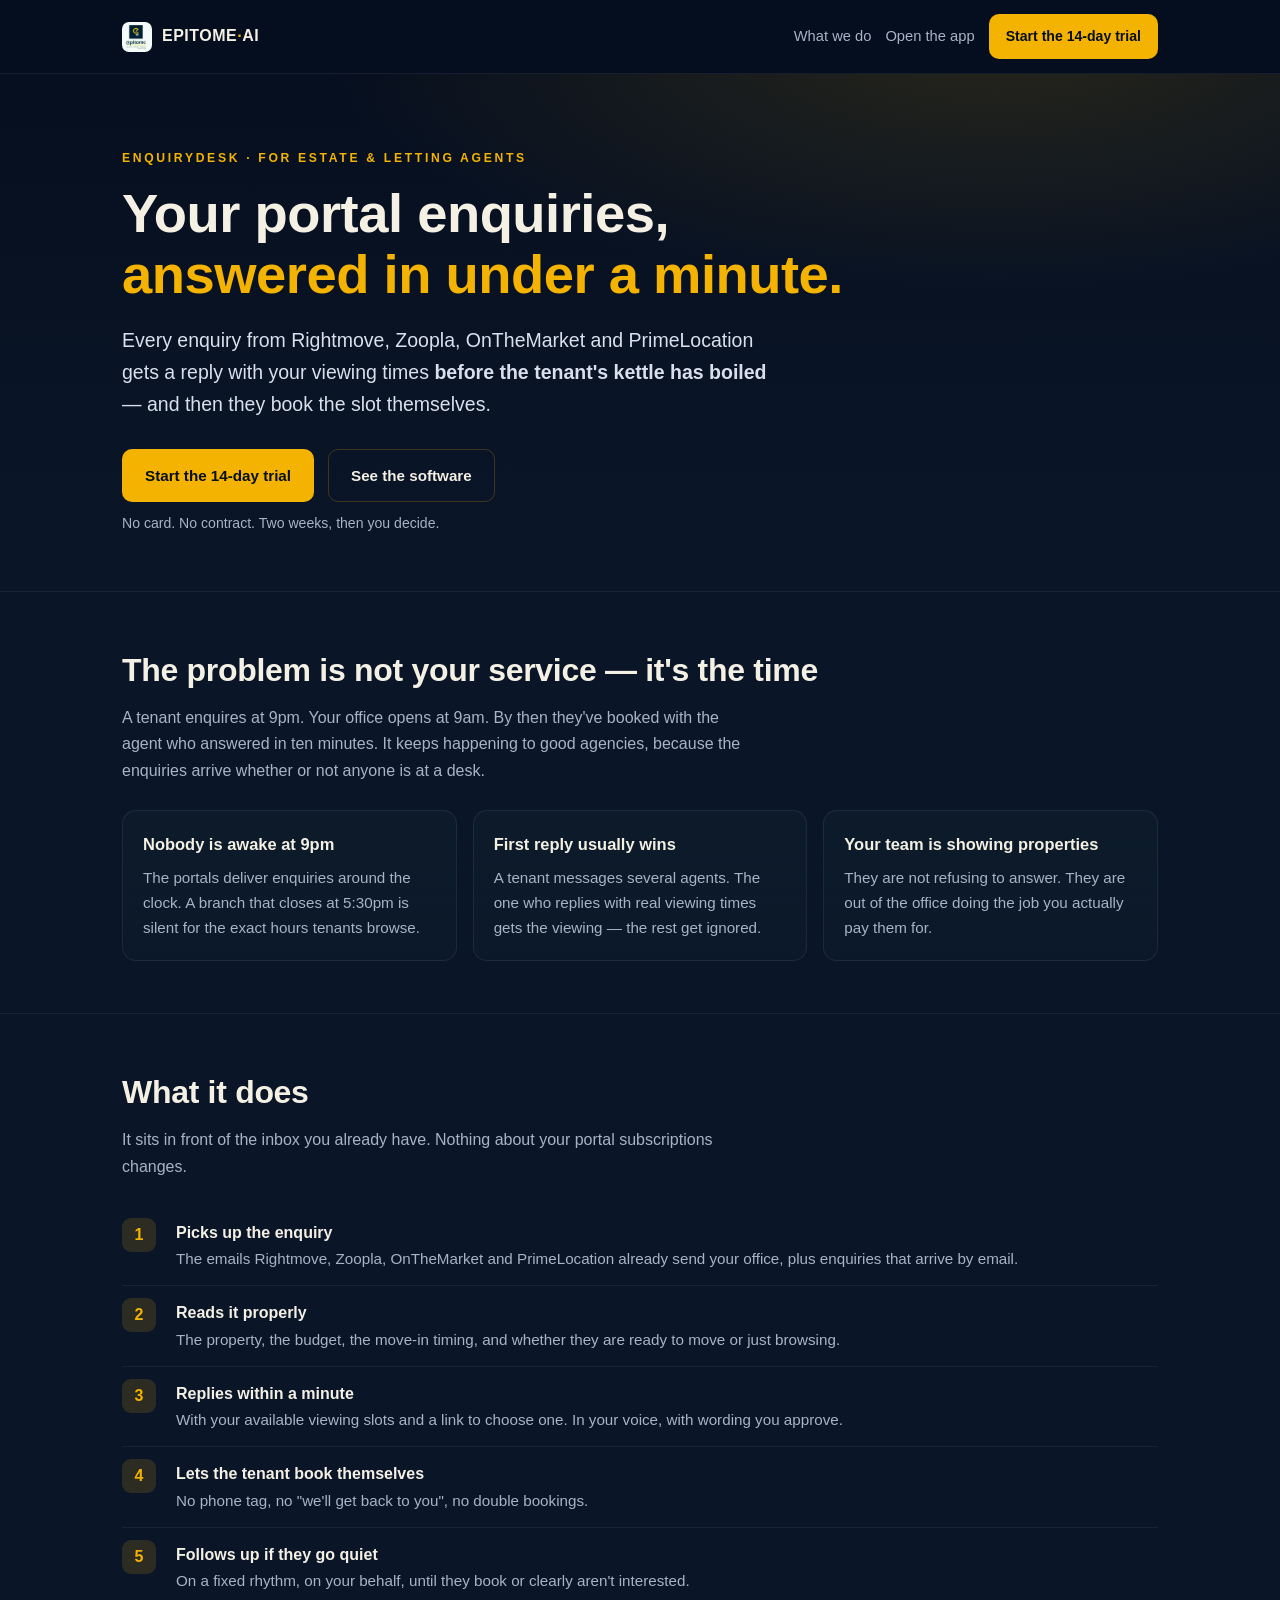
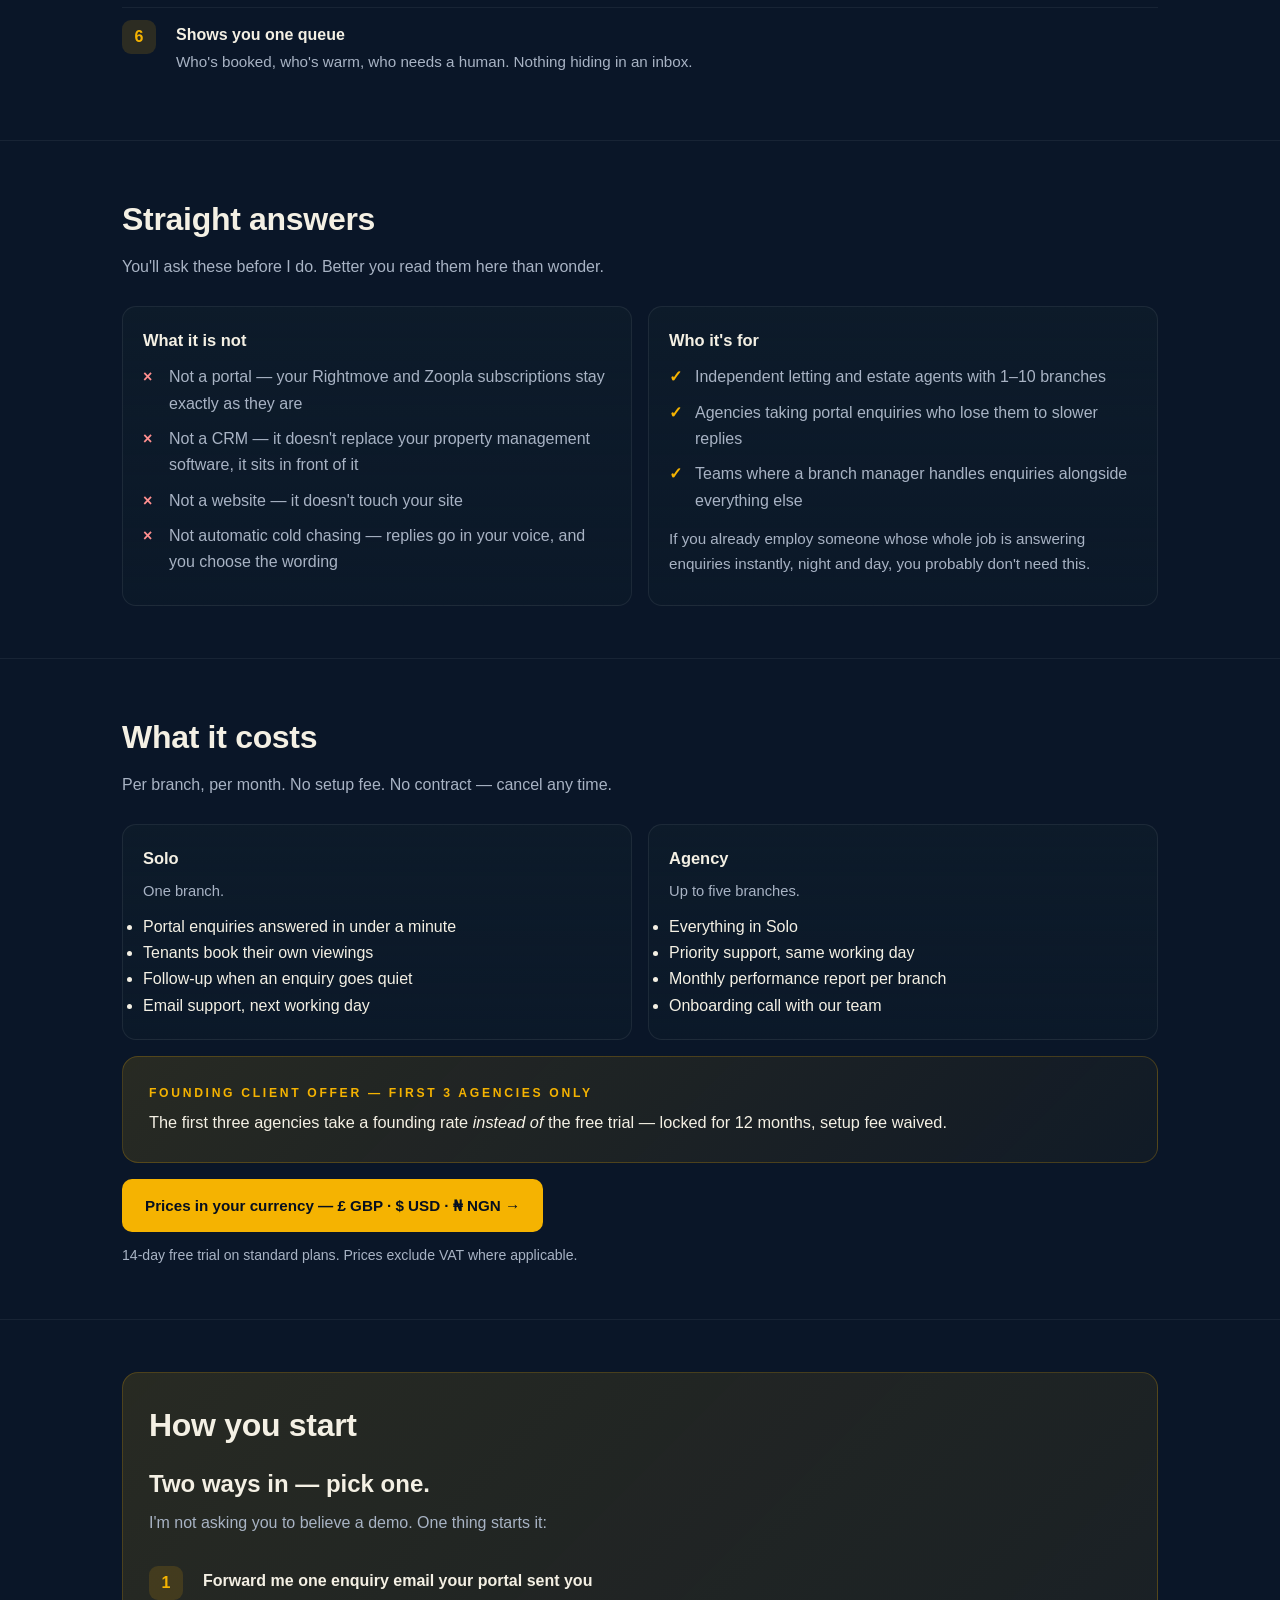
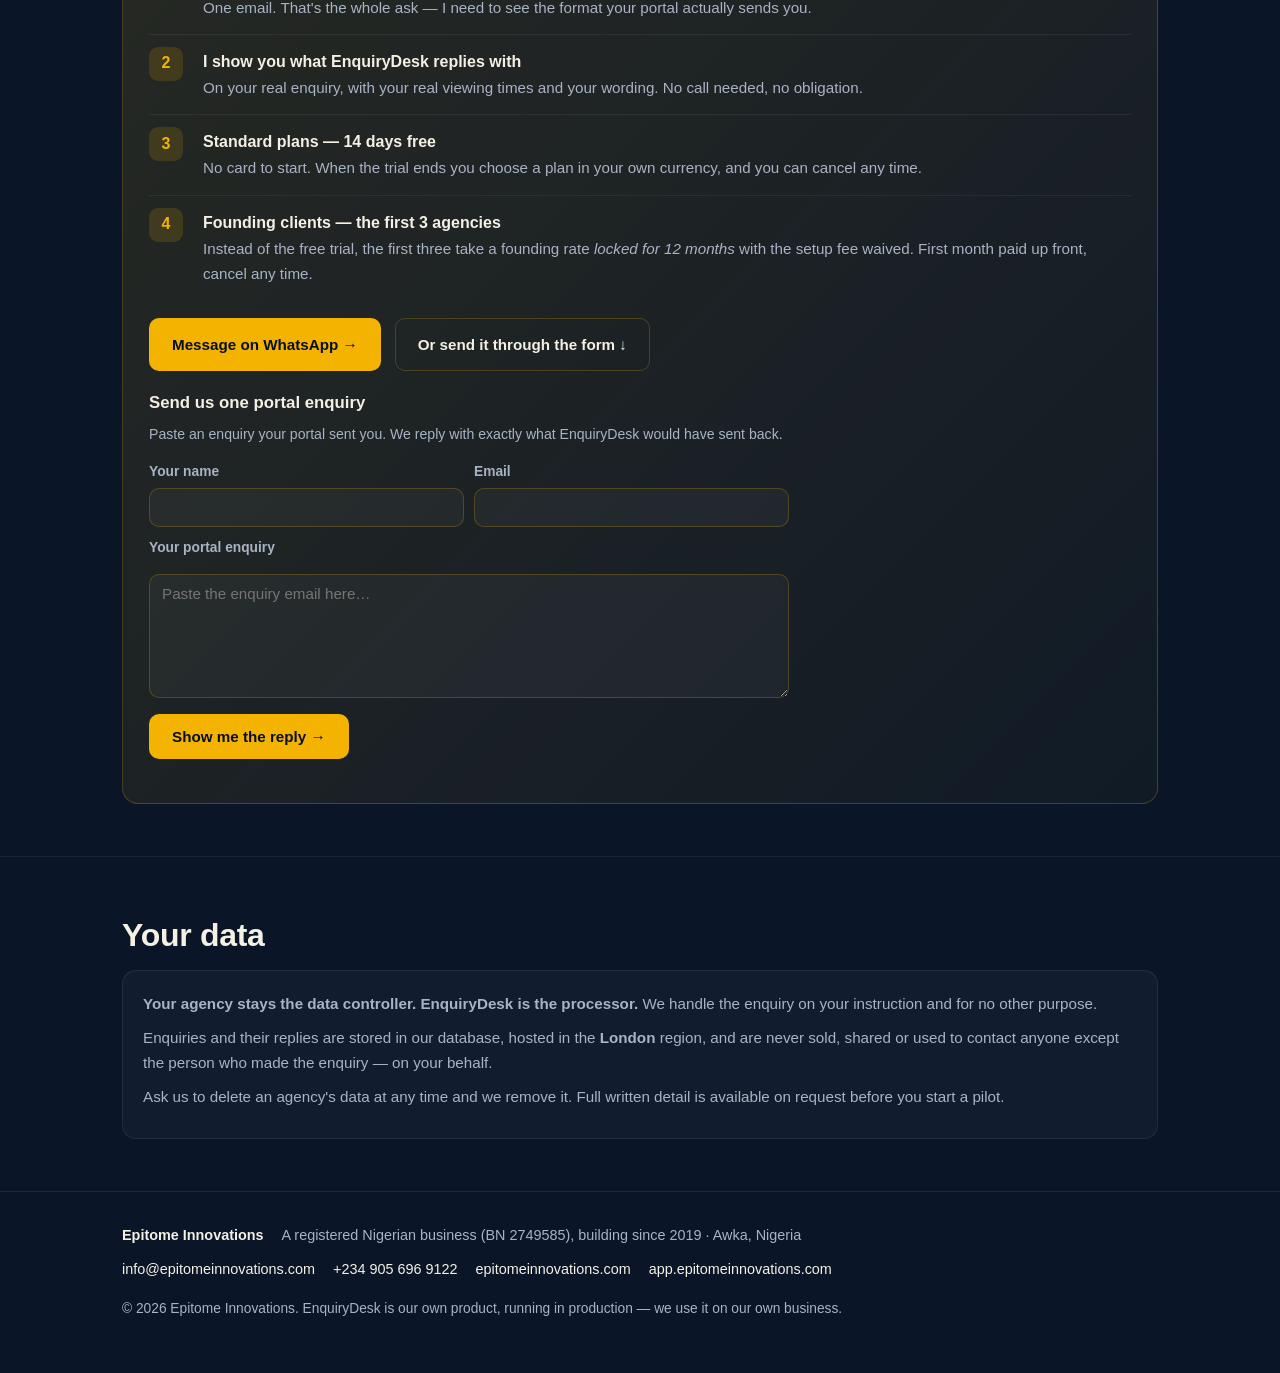
==== commit 4c731255: "Product page: show plan features, send pricing to the live three-currency page Hard-coded pound figu" ====
--- a/enquirydesk/index.html
+++ b/enquirydesk/index.html
@@ -186,7 +186,7 @@
     <p class="sub">Per branch, per month. No setup fee. No contract — cancel any time.</p>
     <div class="two">
       <div class="card">
-        <h3>Solo — <span class="gold">&pound;149</span> / month</h3>
+        <h3>Solo</h3>
         <p style="color:var(--muted);font-size:.92rem;margin-bottom:10px">One branch.</p>
         <ul>
           <li>Portal enquiries answered in under a minute</li>
@@ -196,7 +196,7 @@
         </ul>
       </div>
       <div class="card">
-        <h3>Agency — <span class="gold">&pound;249</span> / month</h3>
+        <h3>Agency</h3>
         <p style="color:var(--muted);font-size:.92rem;margin-bottom:10px">Up to five branches.</p>
         <ul>
           <li>Everything in Solo</li>
@@ -209,9 +209,12 @@
     <div class="pilot" style="margin-top:16px">
       <p class="eyebrow" style="margin-bottom:6px">Founding client offer &mdash; first 3 agencies only</p>
       <p style="color:var(--cream);font-size:1.02rem">
-        <strong>&pound;79/month</strong> for one branch, or <strong>&pound;129/month</strong> for up to five
-        &mdash; locked for 12 months, setup fee waived. Standard pricing is above.
+        The first three agencies take a founding rate <em>instead of</em> the free trial
+        &mdash; locked for 12 months, setup fee waived.
       </p>
+    </div>
+    <div class="cta-row" style="margin-top:16px">
+      <a class="btn btn--gold" href="https://app.epitomeinnovations.com/pricing">Prices in your currency &mdash; &pound; GBP &middot; $ USD &middot; &#8358; NGN &rarr;</a>
     </div>
     <p class="micro" style="margin-top:12px">
       14-day free trial on standard plans. Prices exclude VAT where applicable.
@@ -230,8 +233,8 @@
       <ol class="steps" style="margin-bottom:18px">
         <li><strong>Forward me one enquiry email your portal sent you</strong><span>One email. That's the whole ask — I need to see the format your portal actually sends you.</span></li>
         <li><strong>I show you what EnquiryDesk replies with</strong><span>On your real enquiry, with your real viewing times and your wording. No call needed, no obligation.</span></li>
-        <li><strong>Standard plans — 14 days free</strong><span>No card to start. Then &pound;149/month (one branch) or &pound;249/month (up to five), cancel any time.</span></li>
-        <li><strong>Founding clients — the first 3 agencies</strong><span>&pound;79/month for one branch, or &pound;129/month for up to five, <em>locked for 12 months</em>. Instead of a free trial you take the discount &mdash; worth &pound;840 on Solo or &pound;1,440 on Agency across the year. First month paid up front, cancel any time.</span></li>
+        <li><strong>Standard plans — 14 days free</strong><span>No card to start. When the trial ends you choose a plan in your own currency, and you can cancel any time.</span></li>
+        <li><strong>Founding clients — the first 3 agencies</strong><span>Instead of the free trial, the first three take a founding rate <em>locked for 12 months</em> with the setup fee waived. First month paid up front, cancel any time.</span></li>
       </ol>
       <div class="cta-row" style="margin:0 0 14px">
         <a class="btn btn--gold" href="https://wa.me/2349056969122?text=Hi%20Victor%20%E2%80%94%20please%20show%20me%20EnquiryDesk%20on%20one%20of%20our%20portal%20enquiries." target="_blank" rel="noopener">Message on WhatsApp &rarr;</a>
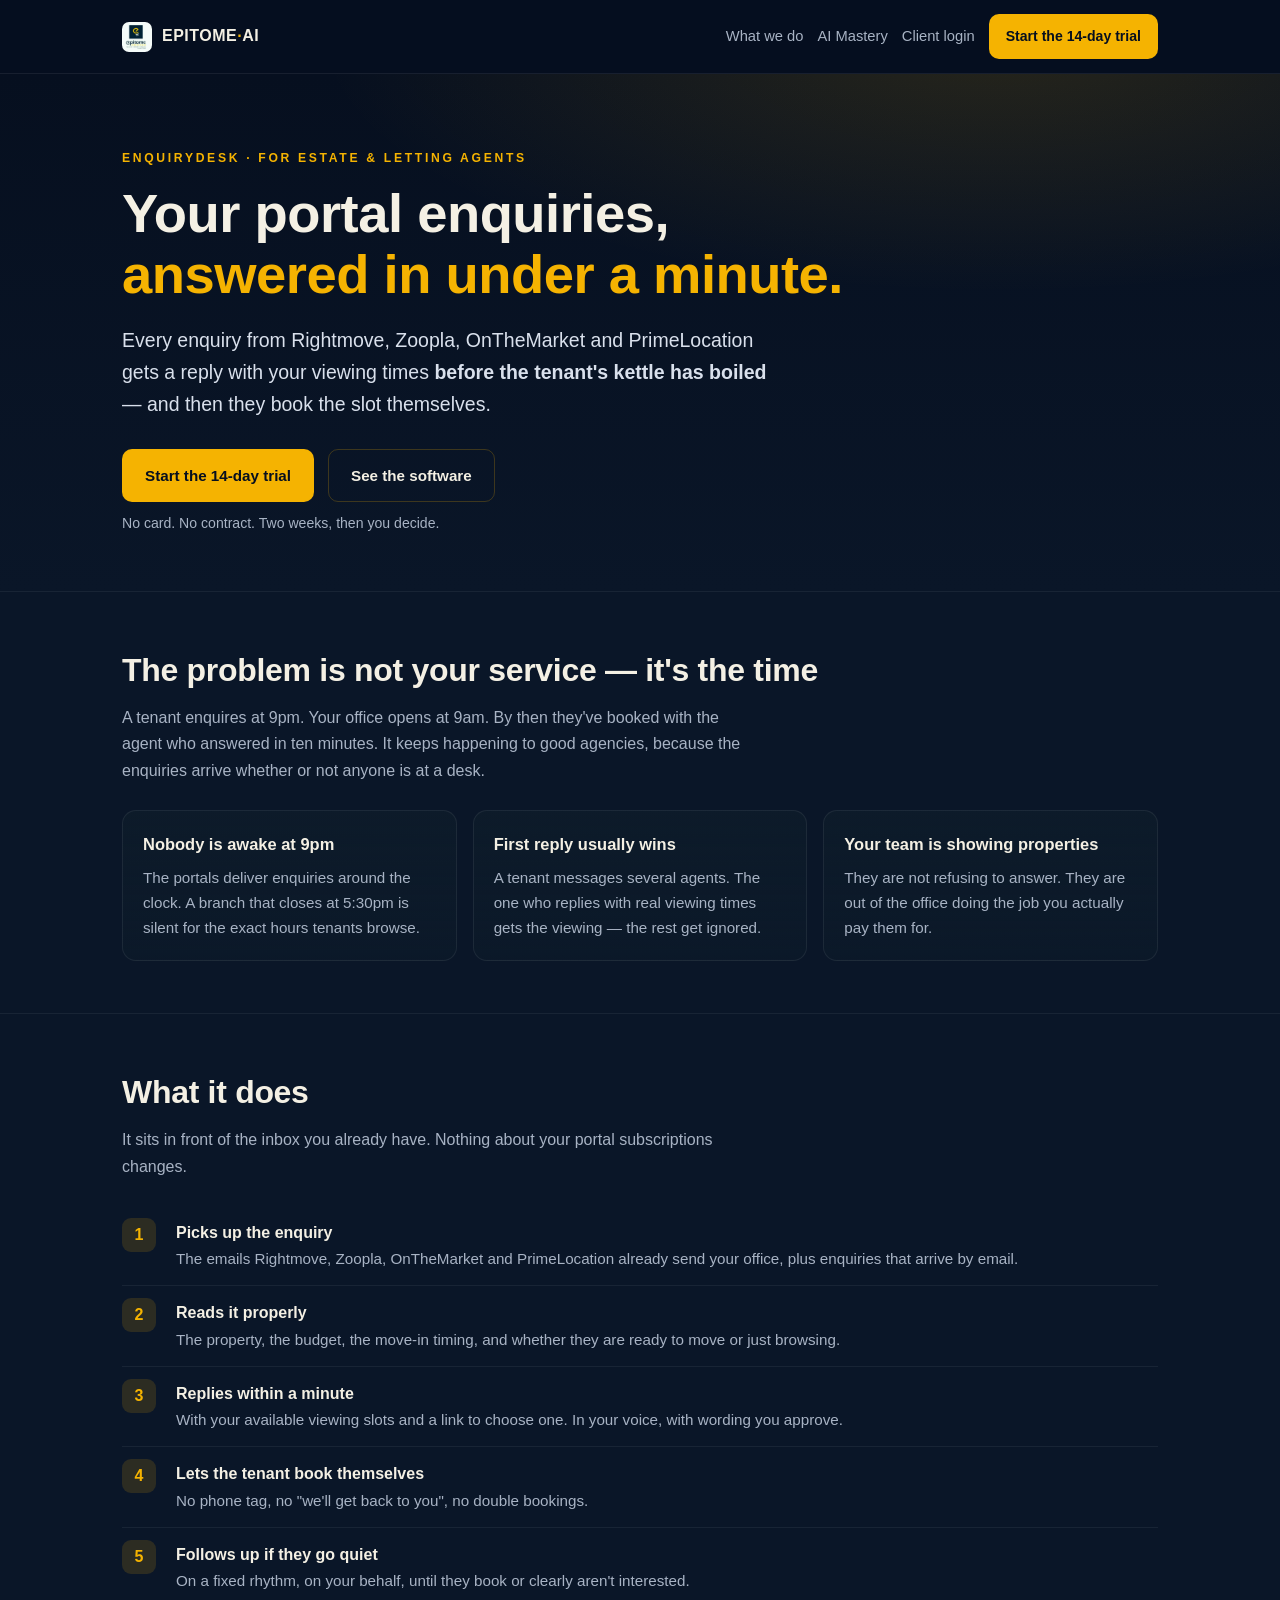
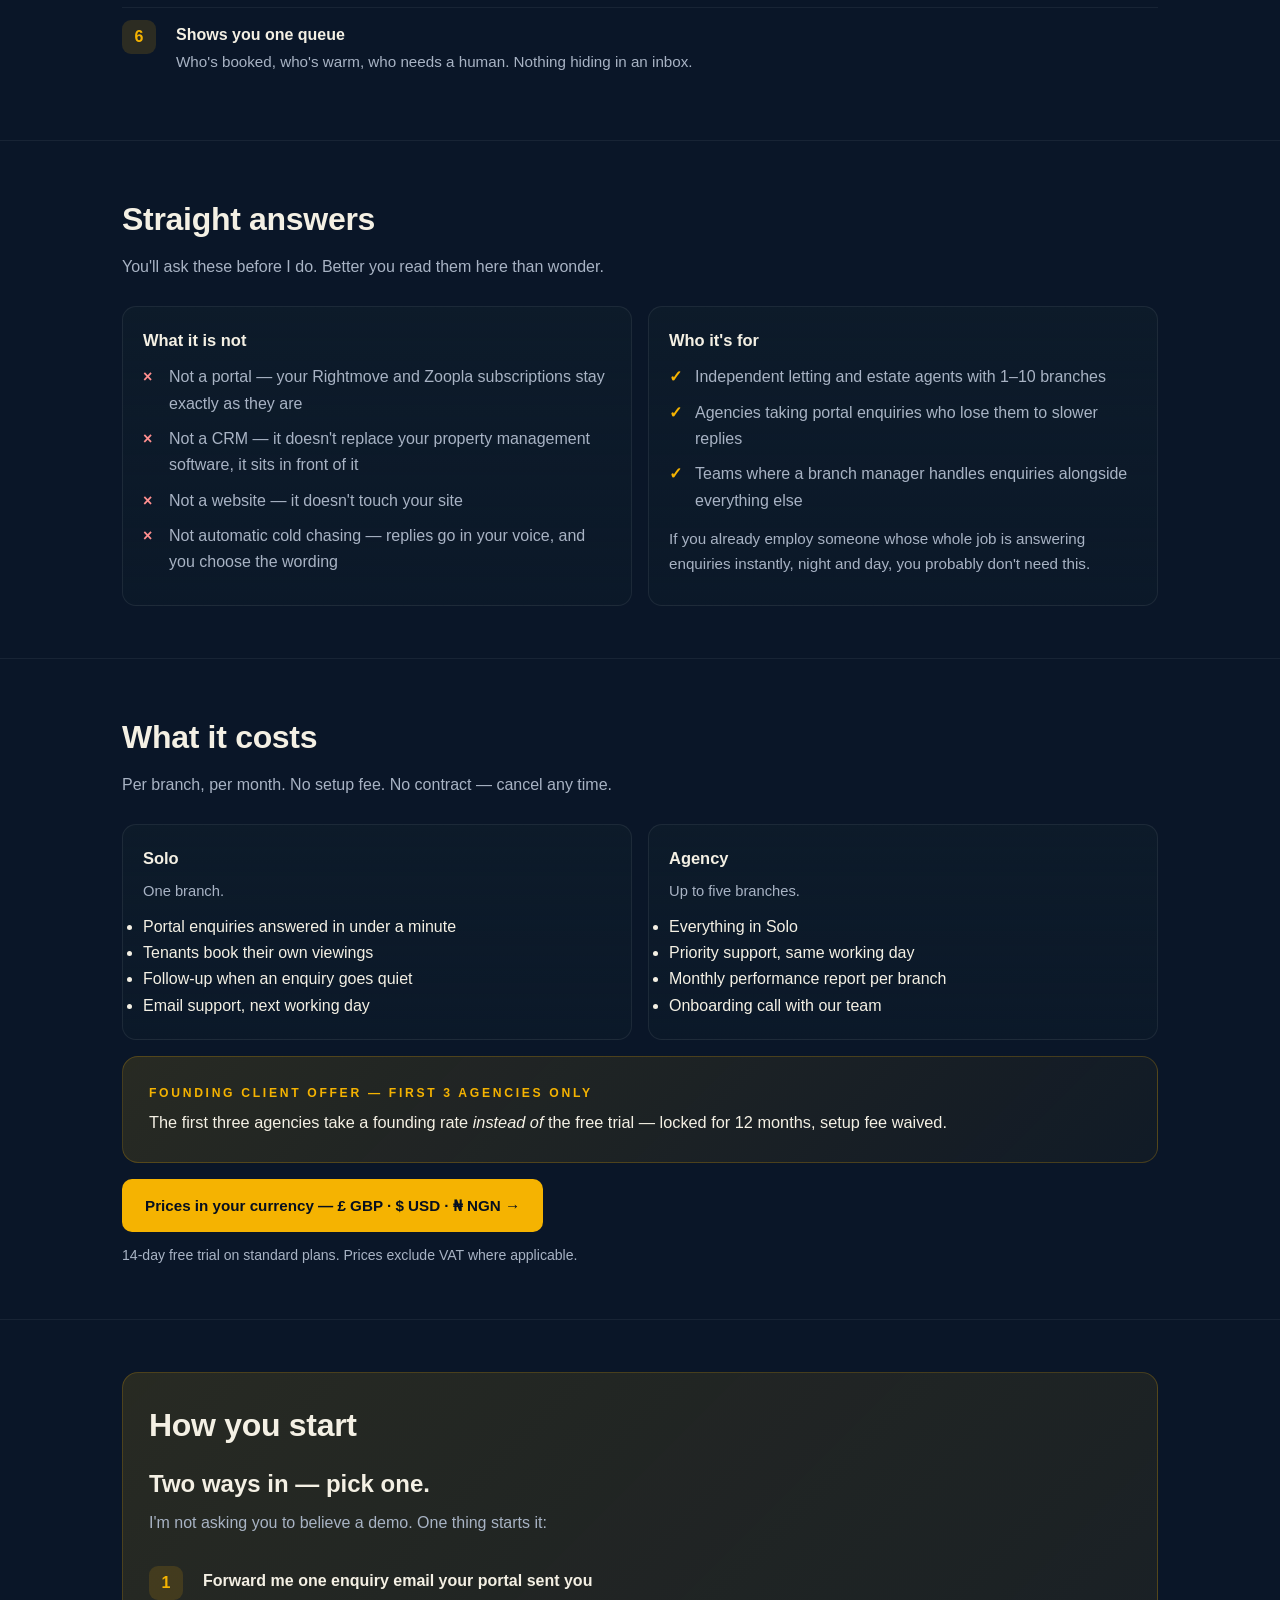
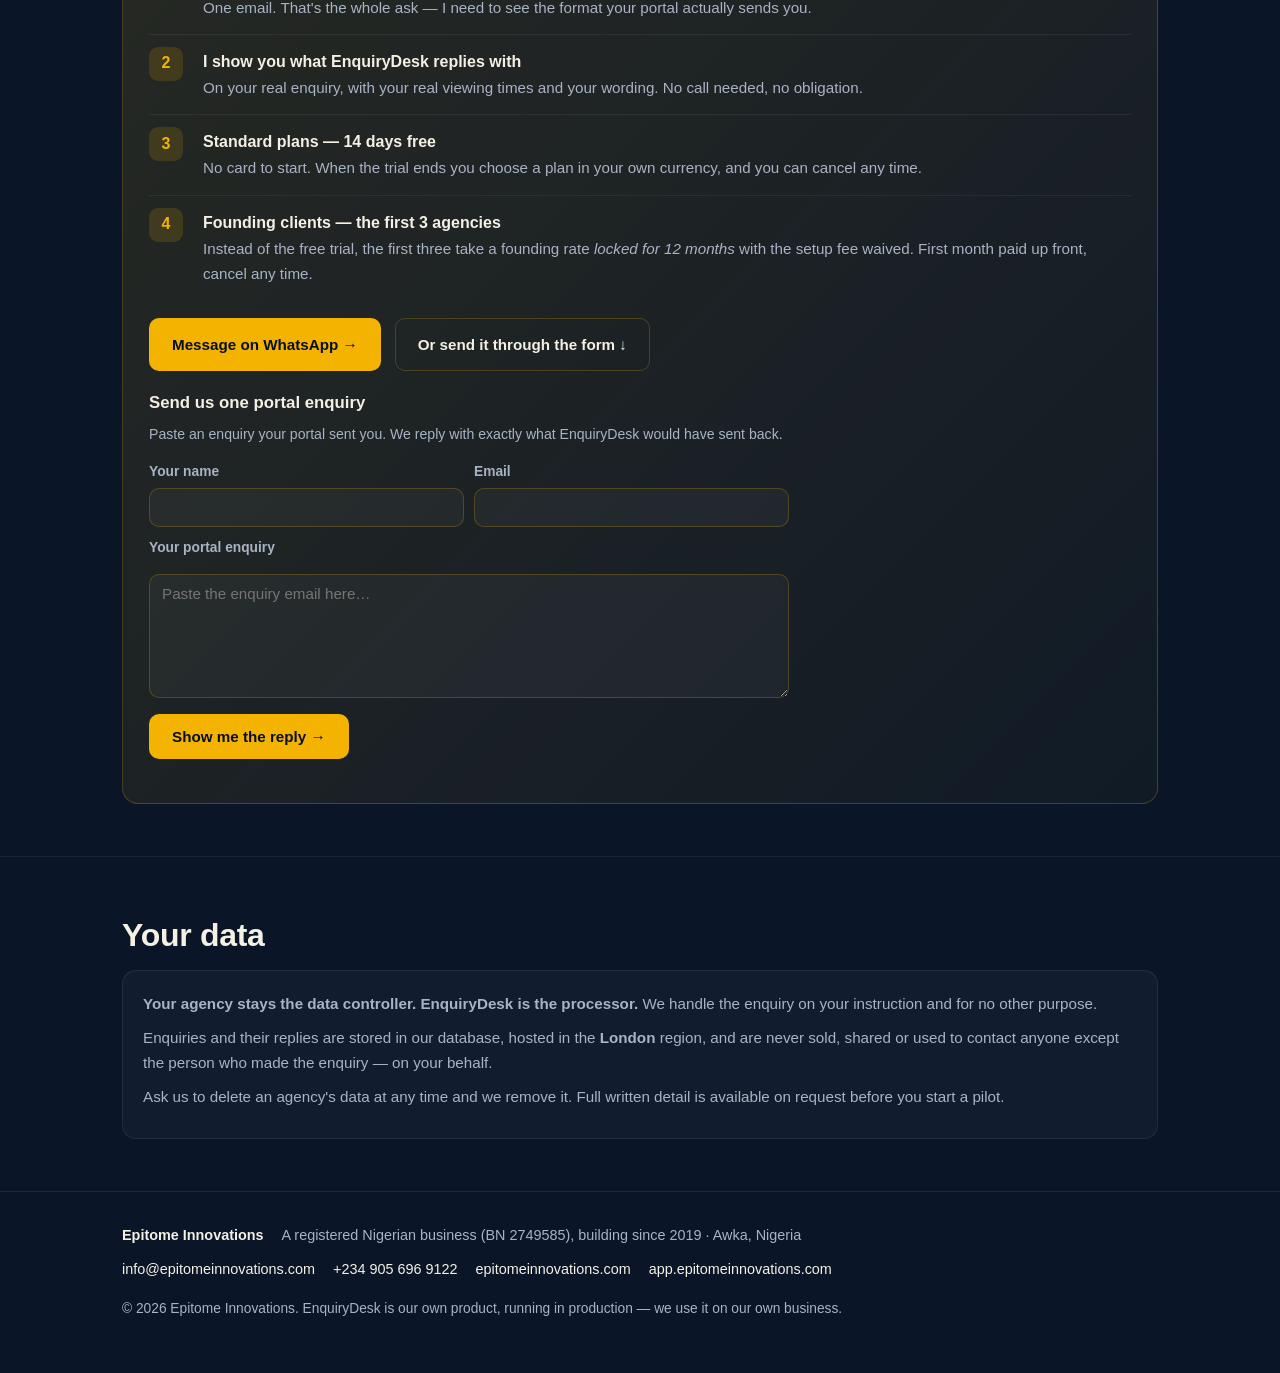
==== commit ea3f0455: "Rebuild the header: grouped nav, working mobile menu, one umbrella in the footer - desktop: five del" ====
--- a/enquirydesk/index.html
+++ b/enquirydesk/index.html
@@ -34,6 +34,13 @@
        border:1px solid transparent;transition:transform .15s ease,background .15s ease}
   .btn:hover{transform:translateY(-1px)}
   .btn--gold{background:var(--gold);color:var(--navy-950)}
+  /* On a phone the product nav keeps only what matters: the way home and the trial button. */
+  @media (max-width:700px){
+    nav .inner{gap:10px}
+    nav a.plain{display:none}
+    nav .brand span{font-size:.9rem}
+    nav .btn--sm{padding:9px 14px;font-size:.88rem}
+  }
   .btn--gold:hover{background:var(--gold-bright)}
   .btn--ghost{border-color:var(--line);color:var(--cream)}
   .btn--ghost:hover{background:rgba(245,179,1,.08)}
@@ -97,8 +104,9 @@
   <div class="inner">
     <a class="brand" href="../"><img src="../images/epitome-logo.jpg" alt="Epitome Innovations" /><span>EPITOME<span class="gold">·</span>AI</span></a>
     <span class="spacer"></span>
-    <a class="plain" href="../#agents">What we do</a>
-    <a class="plain" href="https://app.epitomeinnovations.com" target="_blank" rel="noopener">Open the app</a>
+    <a class="plain" href="../#pillars">What we do</a>
+    <a class="plain" href="https://victorkehinde.github.io/epitome-ai-mastery/">AI Mastery</a>
+    <a class="plain" href="https://app.epitomeinnovations.com" target="_blank" rel="noopener">Client login</a>
     <a class="btn btn--gold btn--sm" href="#pilot">Start the 14-day trial</a>
   </div>
 </nav>
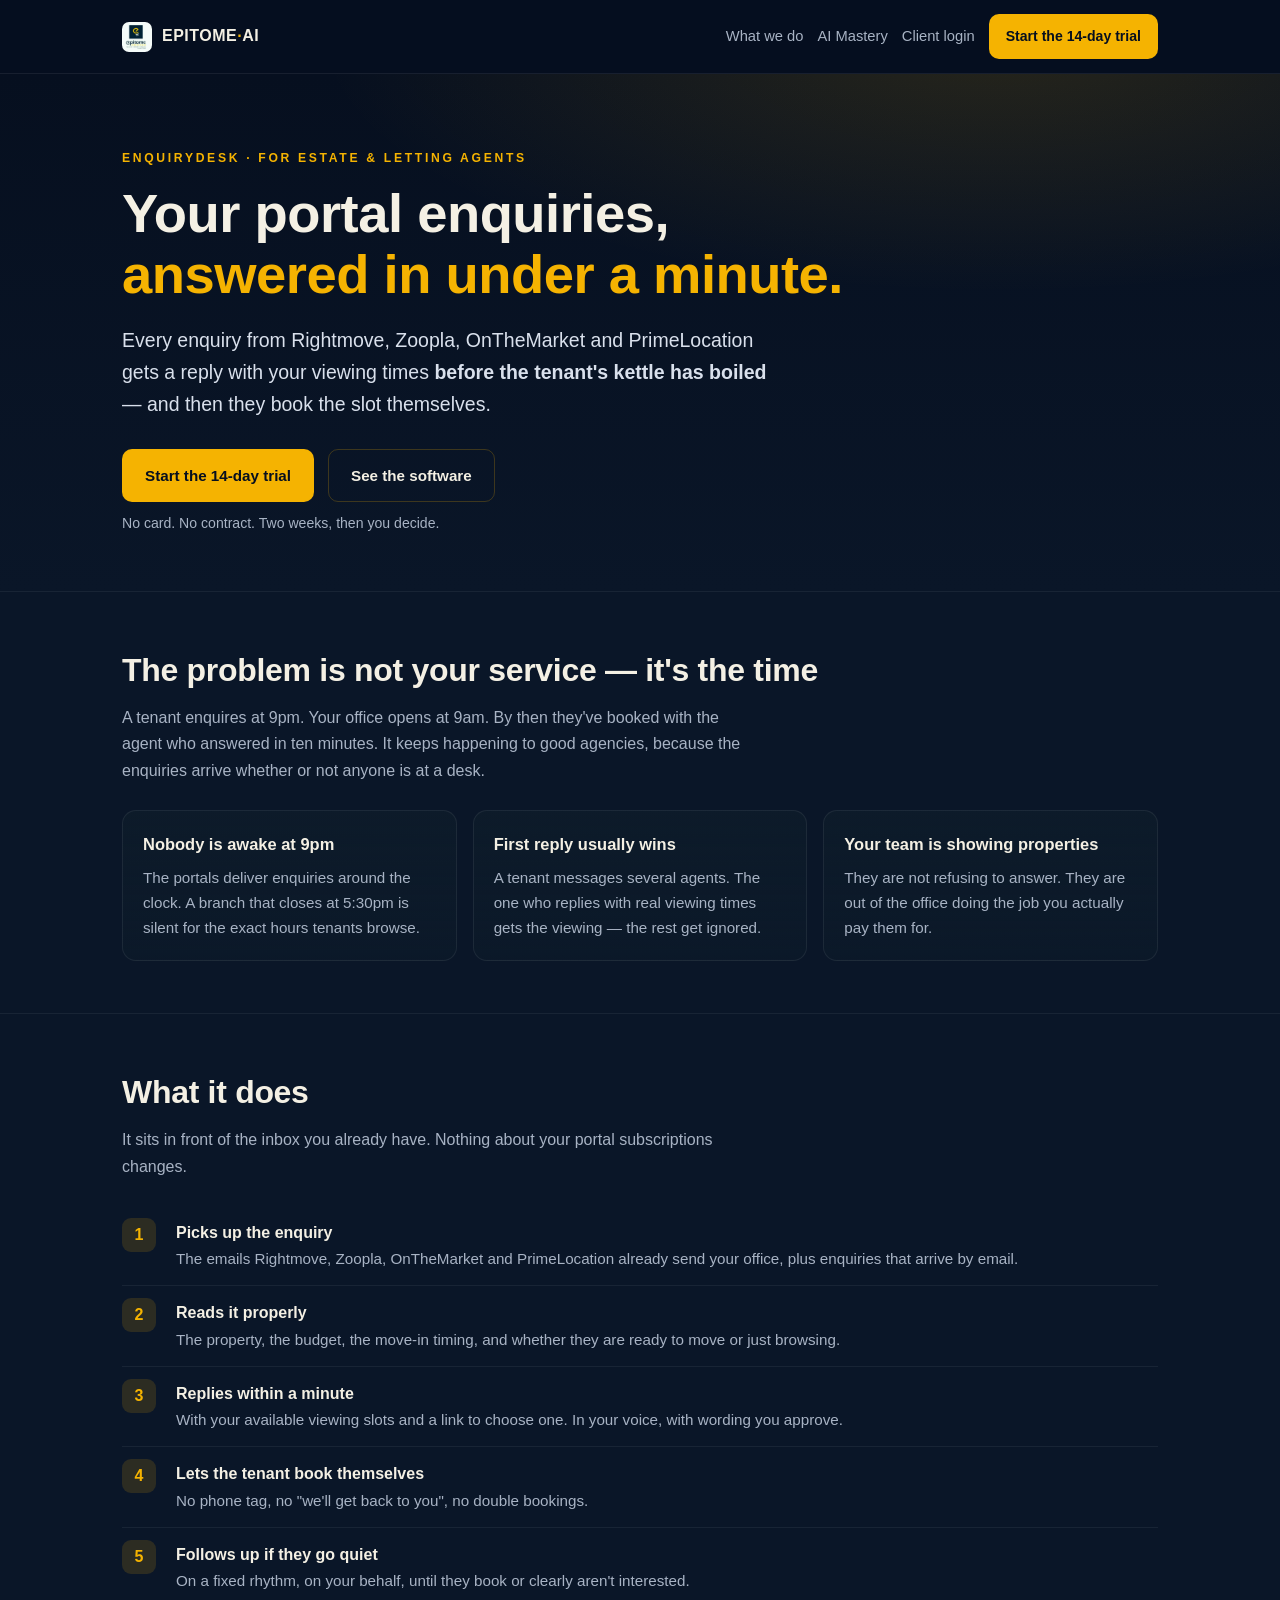
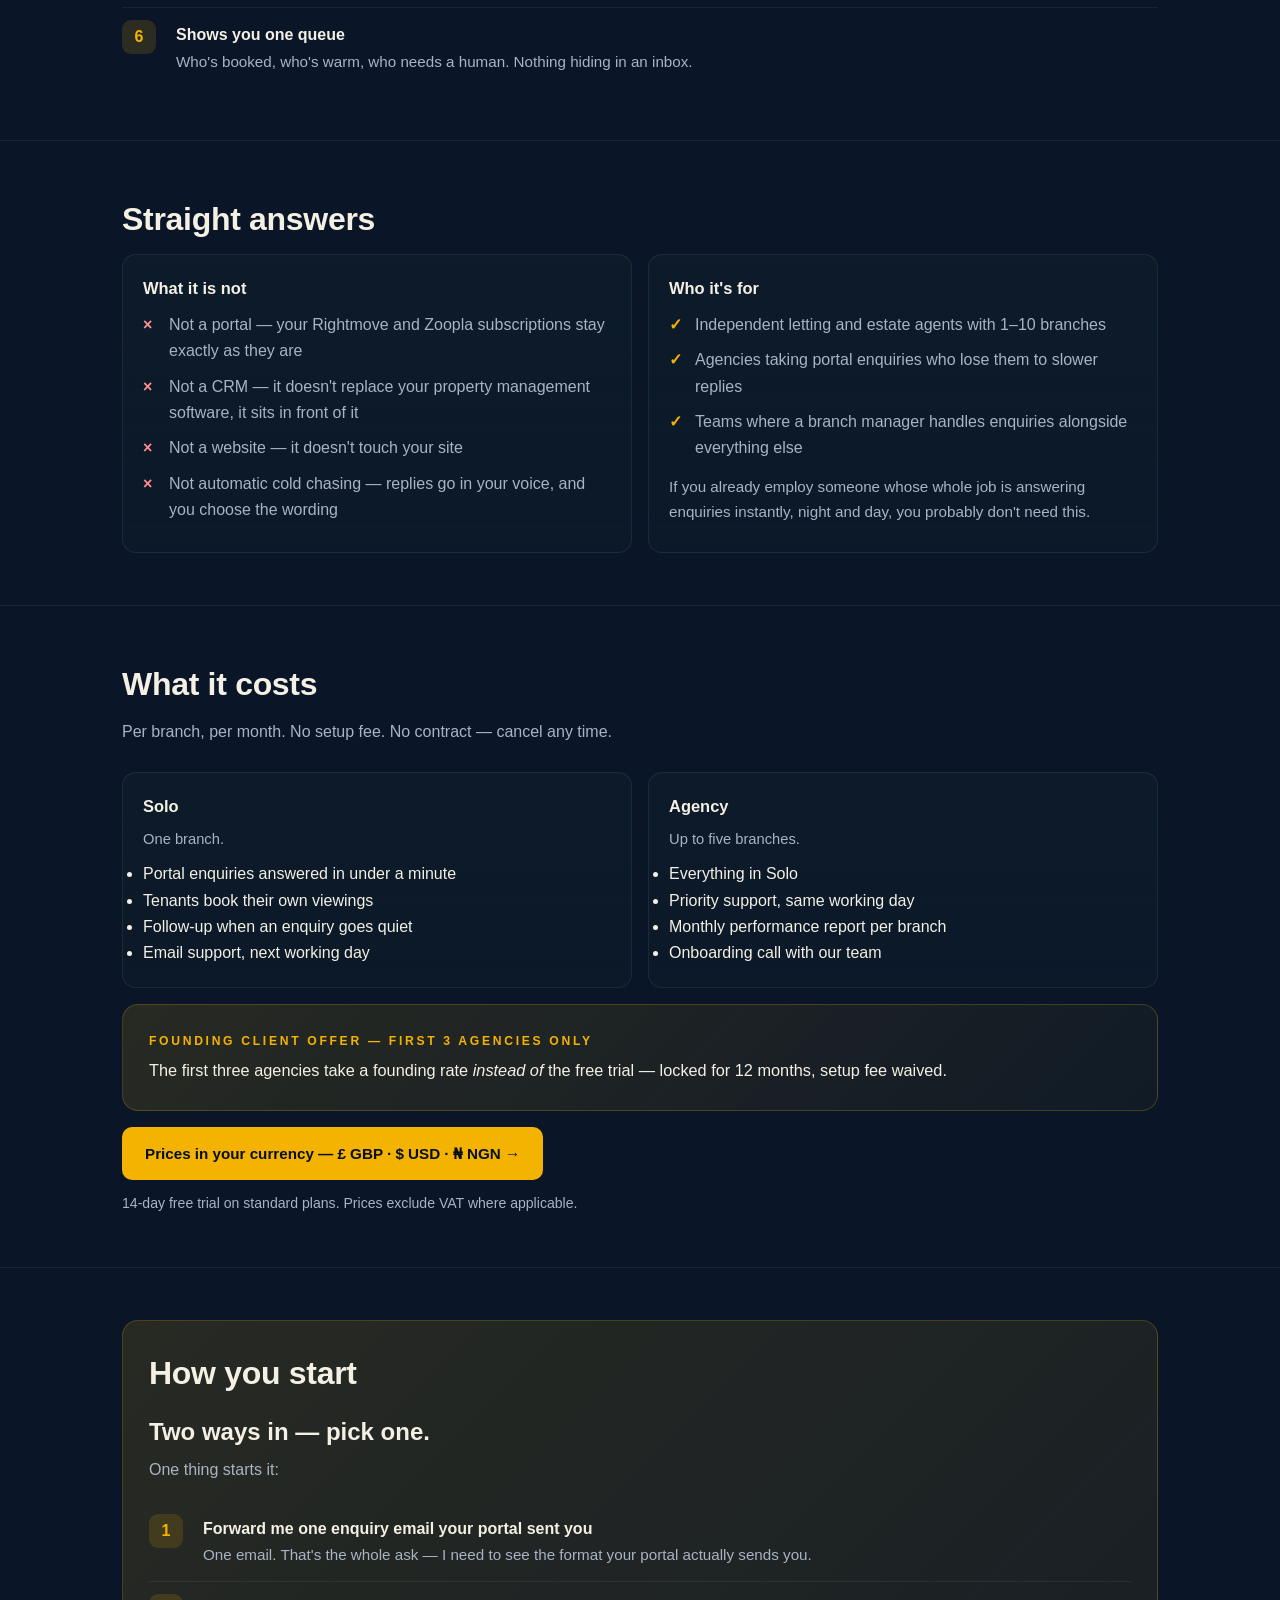
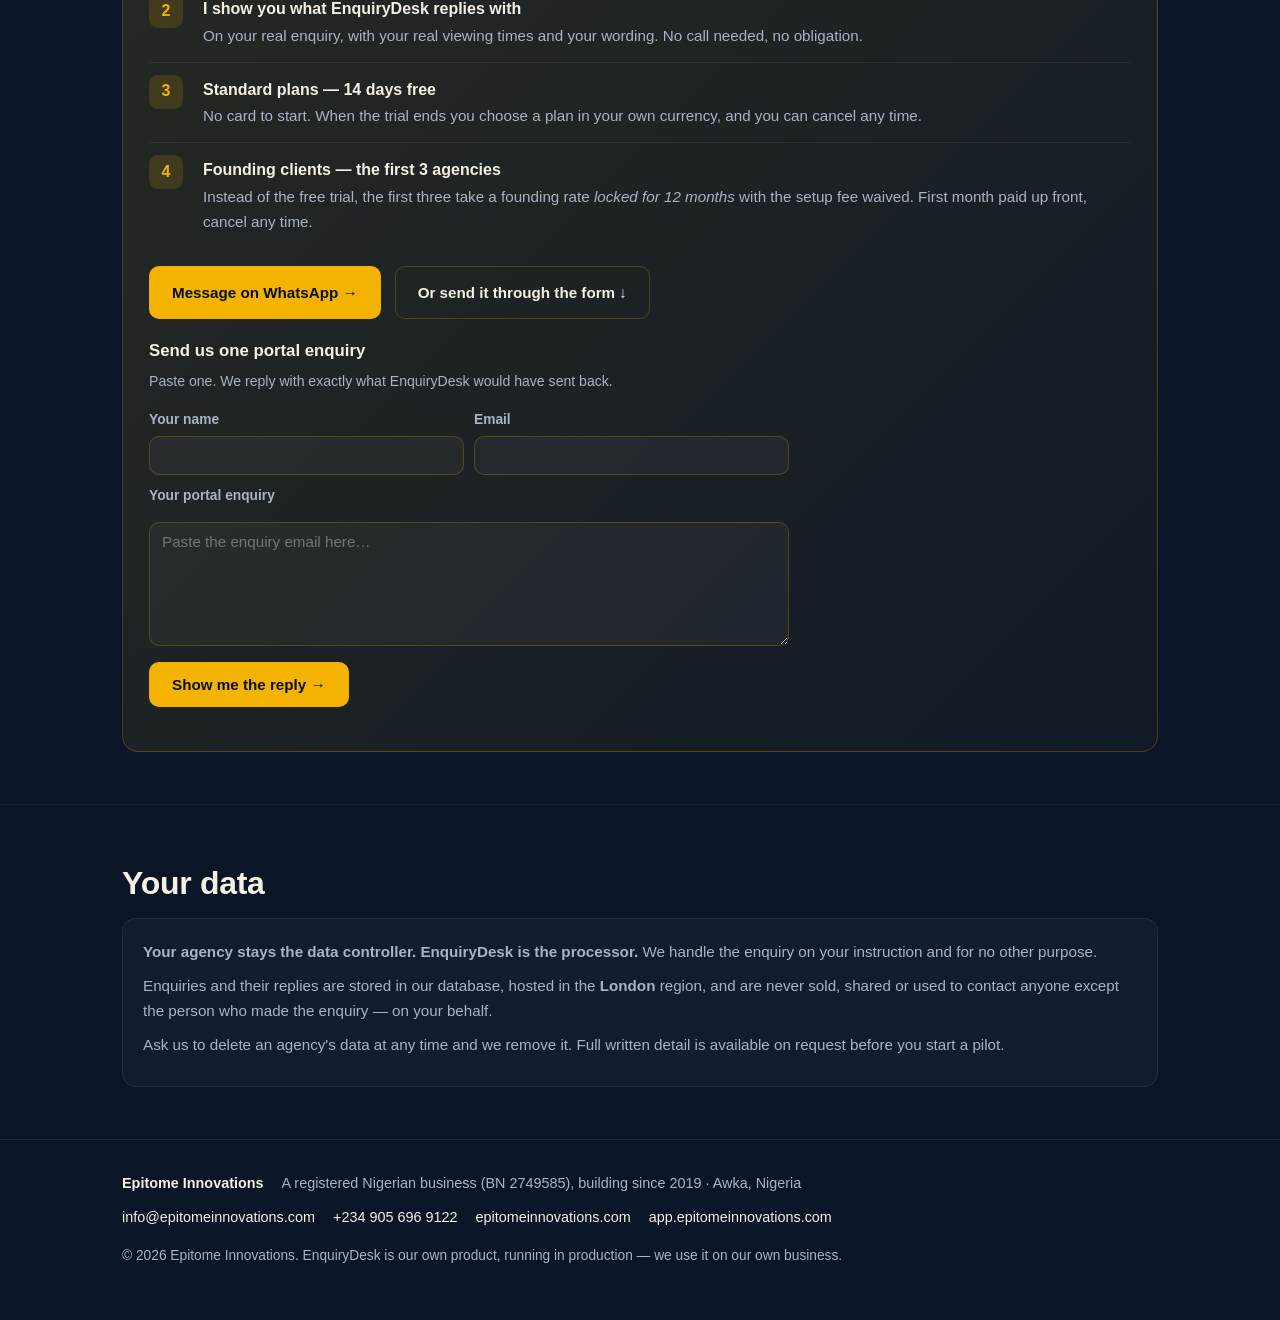
==== commit 4d20bbdc: "Product page: remove three lines that said nothing The FAQ intro announced the FAQ, the how-you-star" ====
--- a/enquirydesk/index.html
+++ b/enquirydesk/index.html
@@ -161,7 +161,6 @@
 <section>
   <div class="wrap">
     <h2>Straight answers</h2>
-    <p class="sub">You'll ask these before I do. Better you read them here than wonder.</p>
     <div class="two">
       <div class="card not">
         <h3>What it is not</h3>
@@ -236,7 +235,7 @@
       <h2>How you start</h2>
       <p class="big">Two ways in — pick one.</p>
       <p class="sub" style="margin-bottom:18px">
-        I'm not asking you to believe a demo. One thing starts it:
+        One thing starts it:
       </p>
       <ol class="steps" style="margin-bottom:18px">
         <li><strong>Forward me one enquiry email your portal sent you</strong><span>One email. That's the whole ask — I need to see the format your portal actually sends you.</span></li>
@@ -251,7 +250,7 @@
 
       <h3 id="demo" style="font-size:1.05rem;margin:18px 0 6px">Send us one portal enquiry</h3>
       <p class="micro" style="margin:0 0 12px">
-        Paste an enquiry your portal sent you. We reply with exactly what EnquiryDesk would have sent back.
+        Paste one. We reply with exactly what EnquiryDesk would have sent back.
       </p>
       <form class="demo-form" id="demo-form" novalidate>
         <div class="demo-form__row">
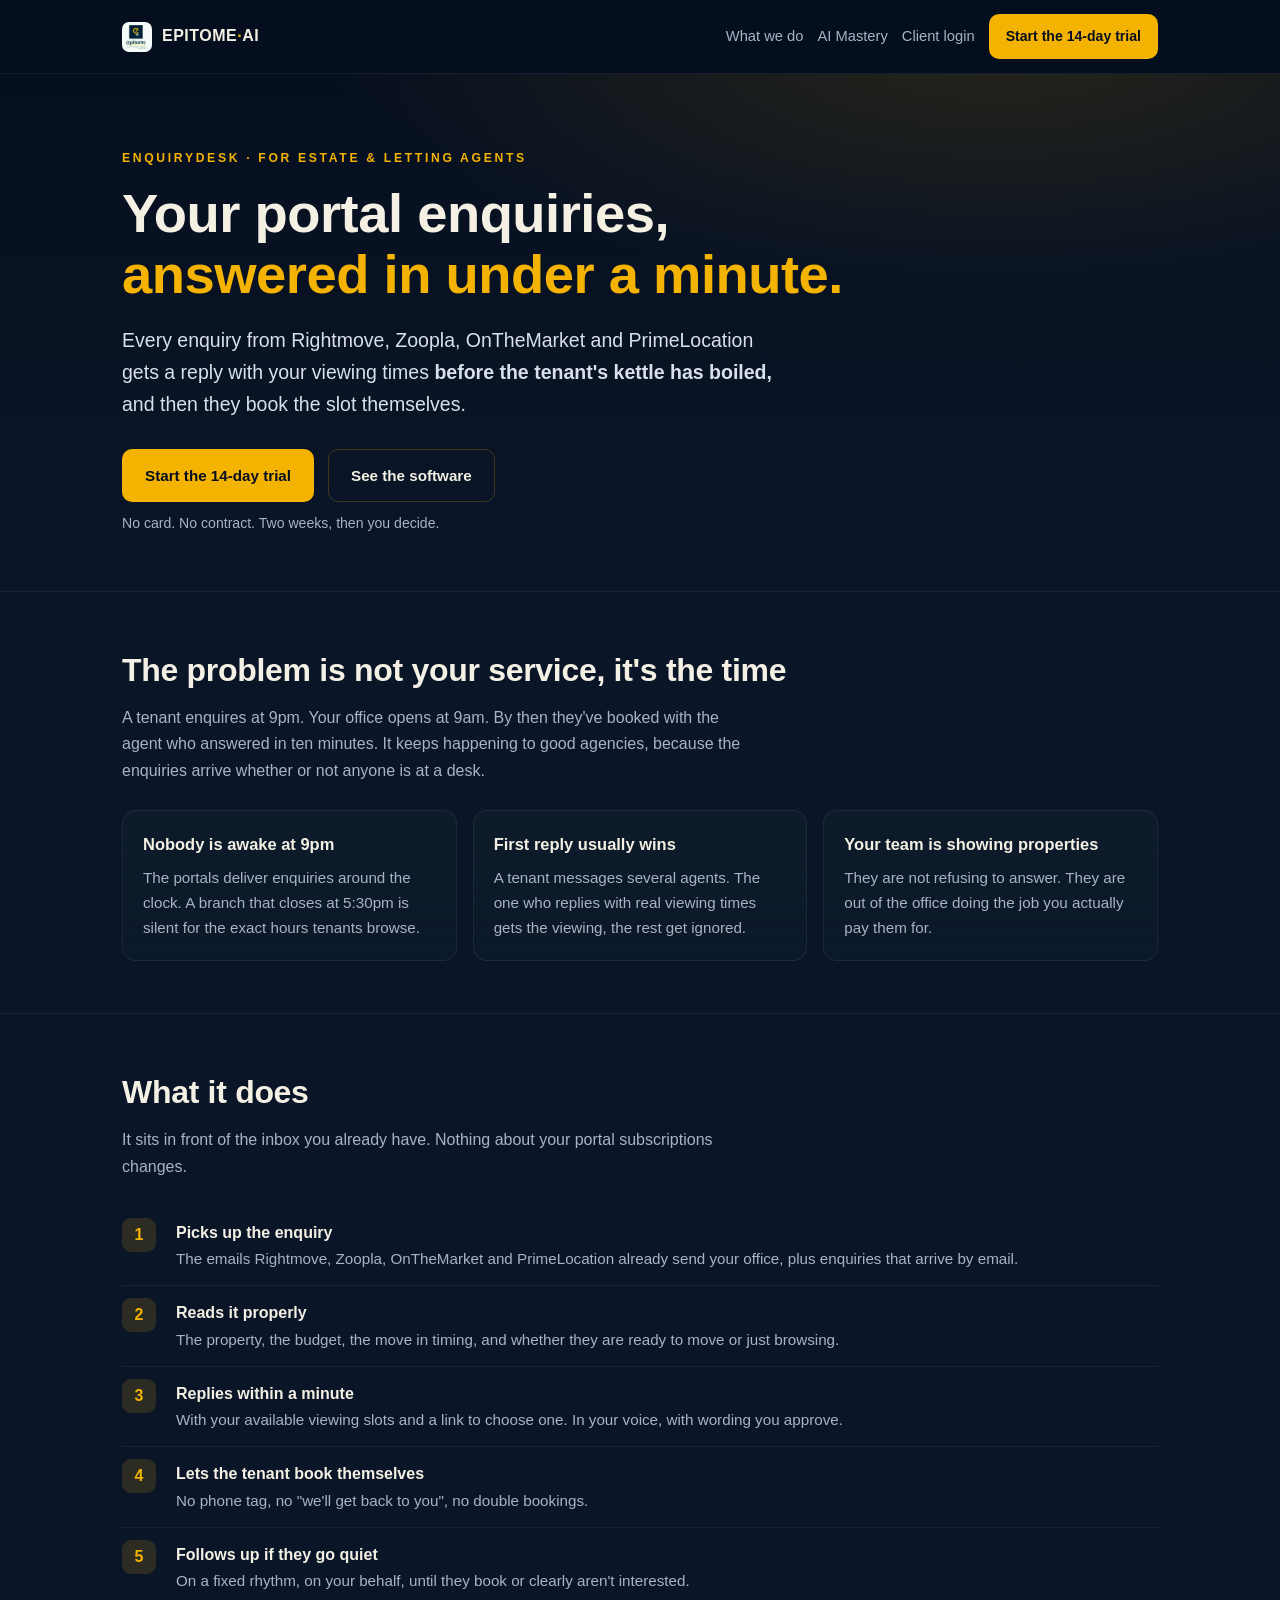
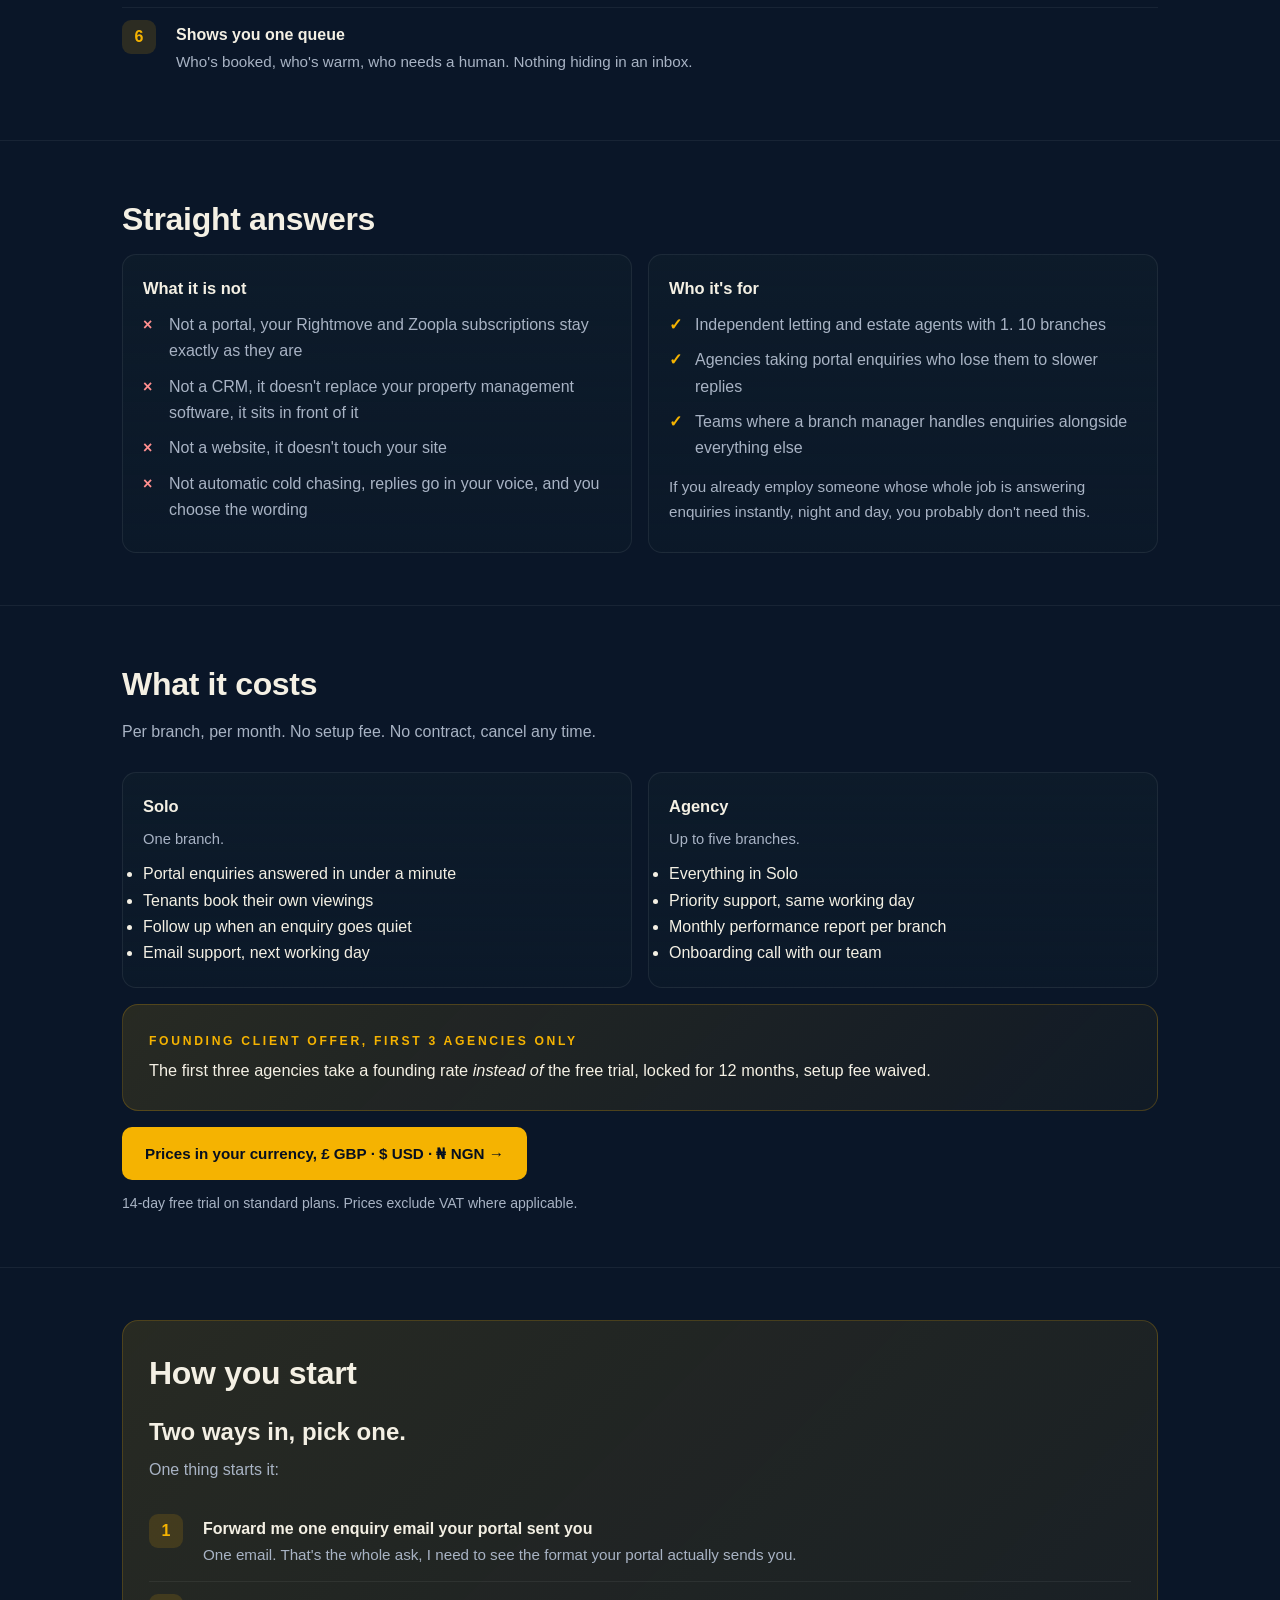
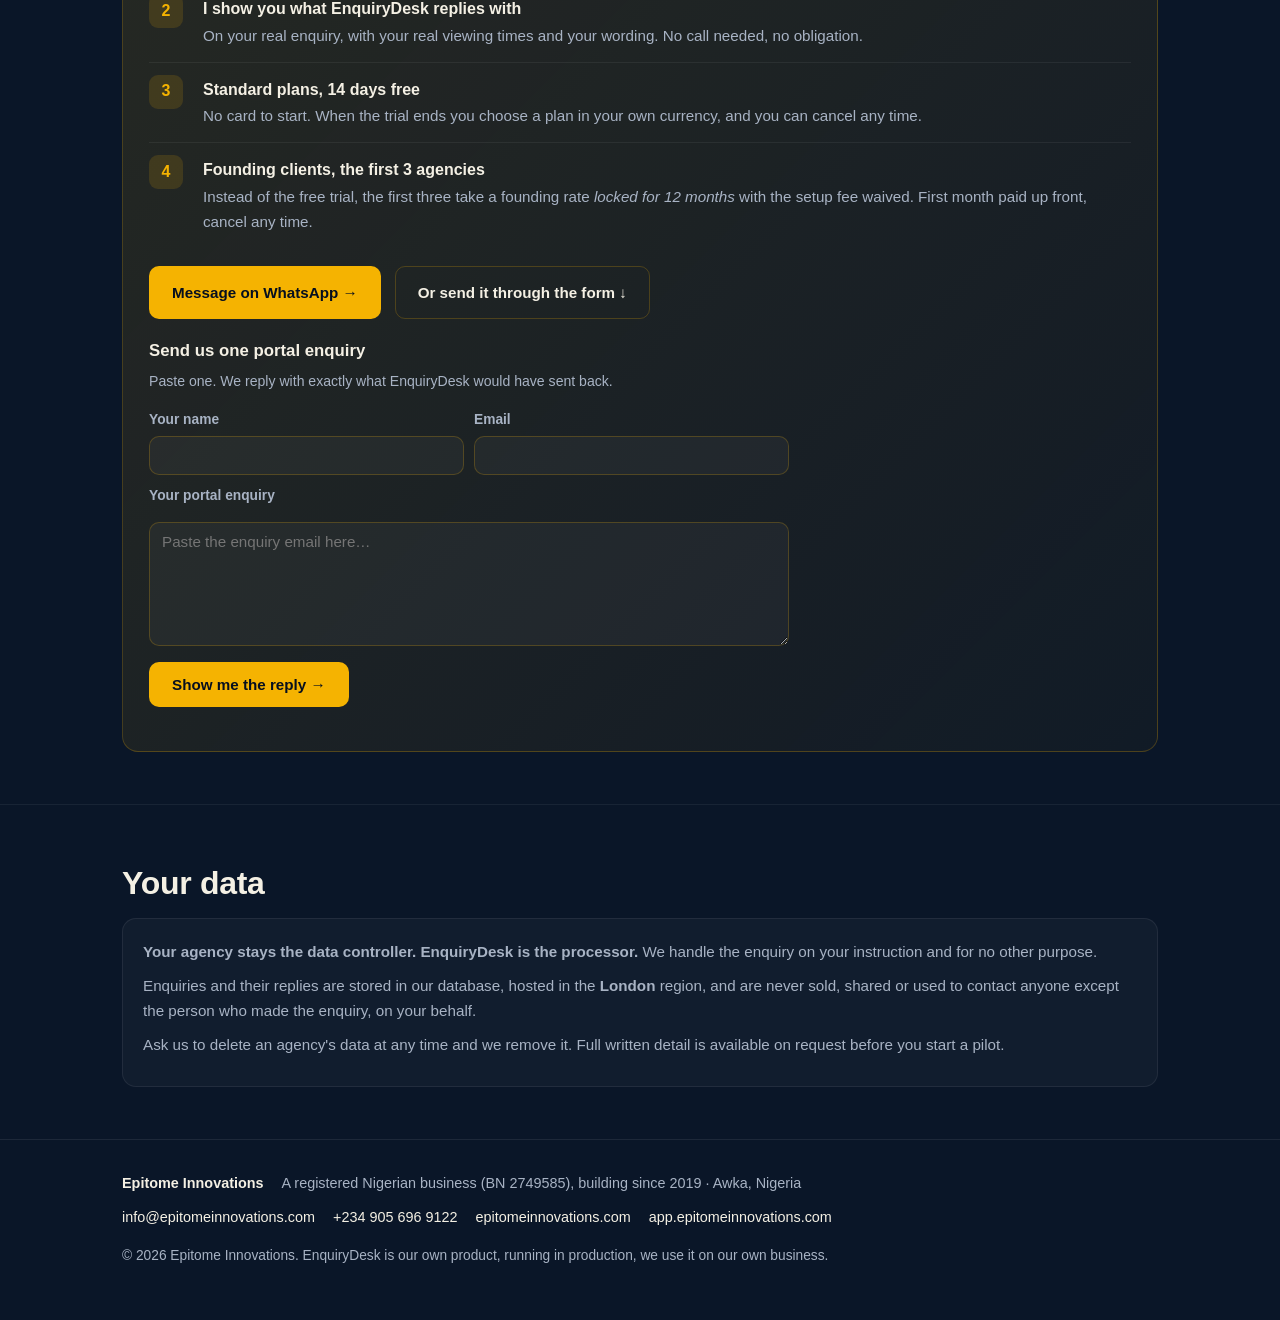
==== commit 1c8af444: "Remove dashes from the copy on every live page Em dashes and en dashes were reading as machine writt" ====
--- a/enquirydesk/index.html
+++ b/enquirydesk/index.html
@@ -2,356 +2,354 @@
 <html lang="en">
 <head>
 <meta charset="UTF-8" />
-<meta name="viewport" content="width=device-width, initial-scale=1.0" />
-<title>EnquiryDesk — portal enquiries answered in under a minute | Epitome Innovations</title>
+<meta name="viewport" content="width=device width, initial scale=1.0" />
+<title>EnquiryDesk, portal enquiries answered in under a minute | Epitome Innovations</title>
 <meta name="description" content="EnquiryDesk answers your Rightmove, Zoopla, OnTheMarket and PrimeLocation enquiries in under a minute and lets tenants book their own viewing. 14-day free trial. Built by Epitome Innovations." />
 <link rel="icon" type="image/jpeg" href="../images/epitome-logo.jpg" />
-<meta property="og:title" content="EnquiryDesk — your portal enquiries, answered in under a minute" />
+<meta property="og:title" content="EnquiryDesk, your portal enquiries, answered in under a minute" />
 <meta property="og:description" content="Answers Rightmove, Zoopla, OnTheMarket and PrimeLocation enquiries in under a minute, then lets the tenant book their own viewing. 14-day free trial." />
 <meta property="og:type" content="website" />
 <style>
-  :root{
-    --navy-950:#060f1f; --navy-900:#0a1628; --navy-800:#0d1b2a; --navy-700:#14243c;
-    --gold:#f5b301; --gold-bright:#ffc928; --cream:#f4f0e4; --muted:#a8b3c4;
-    --line:rgba(245,179,1,.22);
-  }
-  *{margin:0;padding:0;box-sizing:border-box}
-  body{font-family:"Segoe UI","Helvetica Neue",Arial,sans-serif;background:var(--navy-900);
-       color:var(--cream);line-height:1.65;overflow-x:hidden}
-  .gold{color:var(--gold)}
-  a{color:var(--gold);text-decoration:none}
-  .wrap{max-width:1080px;margin:0 auto;padding:0 22px}
-  /* nav */
-  nav{position:sticky;top:0;z-index:20;background:rgba(6,15,31,.92);backdrop-filter:blur(10px);
-      border-bottom:1px solid rgba(255,255,255,.07)}
-  nav .inner{max-width:1080px;margin:0 auto;padding:14px 22px;display:flex;align-items:center;gap:14px;flex-wrap:wrap}
-  nav .brand{display:flex;align-items:center;gap:10px;font-weight:700;letter-spacing:.5px;color:var(--cream)}
-  nav .brand img{width:30px;height:30px;border-radius:7px;object-fit:cover}
-  nav .spacer{flex:1}
-  nav a.plain{color:var(--muted);font-size:.92rem}
-  nav a.plain:hover{color:var(--cream)}
-  .btn{display:inline-block;padding:13px 22px;border-radius:10px;font-weight:700;font-size:.95rem;
-       border:1px solid transparent;transition:transform .15s ease,background .15s ease}
-  .btn:hover{transform:translateY(-1px)}
-  .btn--gold{background:var(--gold);color:var(--navy-950)}
-  /* On a phone the product nav keeps only what matters: the way home and the trial button. */
-  @media (max-width:700px){
-    nav .inner{gap:10px}
-    nav a.plain{display:none}
-    nav .brand span{font-size:.9rem}
-    nav .btn--sm{padding:9px 14px;font-size:.88rem}
-  }
-  .btn--gold:hover{background:var(--gold-bright)}
-  .btn--ghost{border-color:var(--line);color:var(--cream)}
-  .btn--ghost:hover{background:rgba(245,179,1,.08)}
-  .btn--sm{padding:10px 16px;font-size:.88rem}
-  /* hero */
-  header.hero{padding:74px 0 56px;background:
-      radial-gradient(1100px 420px at 78% -8%,rgba(245,179,1,.14),transparent 62%),
-      linear-gradient(180deg,var(--navy-950),var(--navy-900))}
-  .eyebrow{color:var(--gold);font-size:.76rem;letter-spacing:.22em;text-transform:uppercase;font-weight:700}
-  h1{font-size:clamp(2rem,5.4vw,3.4rem);line-height:1.12;margin:16px 0 18px;letter-spacing:-.5px}
-  .lede{font-size:clamp(1.02rem,2.2vw,1.22rem);color:#d9e0ec;max-width:60ch}
-  .cta-row{display:flex;gap:14px;flex-wrap:wrap;margin:28px 0 10px}
-  .micro{color:var(--muted);font-size:.88rem}
-  .demo-form{display:grid;gap:10px;max-width:640px;margin:0 0 8px}
-  .demo-form__row{display:grid;grid-template-columns:1fr 1fr;gap:10px}
-  .demo-form label{font-size:.86rem;color:var(--muted);font-weight:600}
-  .demo-form input,.demo-form textarea{width:100%;margin-top:4px;background:rgba(255,255,255,.04);
-    border:1px solid var(--line);border-radius:10px;padding:10px 12px;color:var(--cream);
-    font-family:inherit;font-size:.95rem}
-  .demo-form input:focus,.demo-form textarea:focus{outline:none;border-color:var(--gold)}
-  .demo-form .btn{justify-self:start;margin-top:6px}
-  @media(max-width:640px){.demo-form__row{grid-template-columns:1fr}}
-  /* sections */
-  section{padding:52px 0;border-top:1px solid rgba(255,255,255,.06)}
-  h2{font-size:clamp(1.4rem,3.1vw,2rem);margin-bottom:8px;letter-spacing:-.3px}
-  .sub{color:var(--muted);margin-bottom:26px;max-width:70ch}
-  .grid{display:grid;gap:16px;grid-template-columns:repeat(auto-fit,minmax(280px,1fr))}
-  .card{background:linear-gradient(180deg,var(--navy-800),rgba(13,27,42,.6));
-        border:1px solid rgba(255,255,255,.07);border-radius:14px;padding:20px}
-  .card h3{font-size:1.03rem;margin-bottom:7px}
-  .card p{color:var(--muted);font-size:.95rem}
-  ol.steps{list-style:none;counter-reset:s}
-  ol.steps li{counter-increment:s;position:relative;padding:14px 0 14px 54px;border-bottom:1px solid rgba(255,255,255,.06)}
-  ol.steps li:last-child{border-bottom:0}
-  ol.steps li::before{content:counter(s);position:absolute;left:0;top:12px;width:34px;height:34px;
-      border-radius:9px;background:rgba(245,179,1,.14);color:var(--gold);font-weight:700;
-      display:flex;align-items:center;justify-content:center}
-  ol.steps strong{color:var(--cream)}
-  ol.steps span{display:block;color:var(--muted);font-size:.95rem}
-  .two{display:grid;gap:16px;grid-template-columns:repeat(auto-fit,minmax(300px,1fr))}
-  .not ul,.yes ul{list-style:none;margin-top:10px}
-  .not li,.yes li{position:relative;padding-left:26px;margin-bottom:9px;color:var(--muted)}
-  .not li::before{content:"×";position:absolute;left:0;color:#ff8f8f;font-weight:700}
-  .yes li::before{content:"✓";position:absolute;left:0;color:var(--gold);font-weight:700}
-  /* pilot block */
-  .pilot{background:linear-gradient(135deg,rgba(245,179,1,.13),rgba(245,179,1,.03));
-         border:1px solid var(--line);border-radius:16px;padding:26px}
-  .pilot h2{margin-bottom:12px}
-  .pilot .big{font-size:1.5rem;font-weight:800;color:var(--cream);margin-bottom:6px}
-  /* data note */
-  .data{background:rgba(255,255,255,.03);border:1px solid rgba(255,255,255,.07);border-radius:14px;padding:20px}
-  .data p{color:var(--muted);font-size:.95rem;margin-bottom:9px}
-  footer{border-top:1px solid rgba(255,255,255,.08);padding:32px 0 52px;color:var(--muted);font-size:.9rem}
-  footer .row{display:flex;gap:18px;flex-wrap:wrap;align-items:center}
-  footer a{color:var(--cream)}
+:root{
+ --navy-950:#060f1f; --navy-900:#0a1628; --navy-800:#0d1b2a; --navy-700:#14243c;
+ --gold:#f5b301; --gold-bright:#ffc928; --cream:#f4f0e4; --muted:#a8b3c4;
+ --line:rgba(245,179,1,.22);
+ }
+ *{margin:0;padding:0;box-sizing:border-box}
+ body{font-family:"Segoe UI","Helvetica Neue", Arial, sans-serif;background:var(--navy-900);
+ color:var(--cream);line-height:1.65;overflow-x:hidden}
+ .gold{color:var(--gold)}
+ a{color:var(--gold);text-decoration:none}
+ .wrap{max-width:1080px;margin:0 auto;padding:0 22px}
+ /* nav */
+ nav{position:sticky;top:0;z-index:20;background:rgba(6,15,31,.92);backdrop-filter:blur(10px);
+ border-bottom:1px solid rgba(255,255,255,.07)}
+ nav .inner{max-width:1080px;margin:0 auto;padding:14px 22px;display:flex;align-items:center;gap:14px;flex-wrap:wrap}
+ nav .brand{display:flex;align-items:center;gap:10px;font-weight:700;letter-spacing:.5px;color:var(--cream)}
+ nav .brand img{width:30px;height:30px;border-radius:7px;object-fit:cover}
+ nav .spacer{flex:1}
+ nav a.plain{color:var(--muted);font-size:.92rem}
+ nav a.plain:hover{color:var(--cream)}
+ .btn{display:inline-block;padding:13px 22px;border-radius:10px;font-weight:700;font-size:.95rem;
+ border:1px solid transparent;transition:transform .15s ease, background .15s ease}
+ .btn:hover{transform:translateY(-1px)}
+ .btn--gold{background:var(--gold);color:var(--navy-950)}
+ /* On a phone the product nav keeps only what matters: the way home and the trial button. */
+ @media (max-width:700px){
+ nav .inner{gap:10px}
+ nav a.plain{display:none}
+ nav .brand span{font-size:.9rem}
+ nav .btn--sm{padding:9px 14px;font-size:.88rem}
+ }
+ .btn--gold:hover{background:var(--gold-bright)}
+ .btn--ghost{border-color:var(--line);color:var(--cream)}
+ .btn--ghost:hover{background:rgba(245,179,1,.08)}
+ .btn--sm{padding:10px 16px;font-size:.88rem}
+ /* hero */
+ header.hero{padding:74px 0 56px;background:
+ radial-gradient(1100px 420px at 78% -8%, rgba(245,179,1,.14), transparent 62%),
+ linear-gradient(180deg, var(--navy-950), var(--navy-900))}
+ .eyebrow{color:var(--gold);font-size:.76rem;letter-spacing:.22em;text-transform:uppercase;font-weight:700}
+ h1{font-size:clamp(2rem,5.4vw,3.4rem);line-height:1.12;margin:16px 0 18px;letter-spacing:-.5px}
+ .lede{font-size:clamp(1.02rem,2.2vw,1.22rem);color:#d9e0ec;max-width:60ch}
+ .cta-row{display:flex;gap:14px;flex-wrap:wrap;margin:28px 0 10px}
+ .micro{color:var(--muted);font-size:.88rem}
+ .demo-form{display:grid;gap:10px;max-width:640px;margin:0 0 8px}
+ .demo-form__row{display:grid;grid-template-columns:1fr 1fr;gap:10px}
+ .demo-form label{font-size:.86rem;color:var(--muted);font-weight:600}
+ .demo-form input,.demo-form textarea{width:100%;margin-top:4px;background:rgba(255,255,255,.04);
+ border:1px solid var(--line);border-radius:10px;padding:10px 12px;color:var(--cream);
+ font-family:inherit;font-size:.95rem}
+ .demo-form input:focus,.demo-form textarea:focus{outline:none;border-color:var(--gold)}
+ .demo-form .btn{justify-self:start;margin-top:6px}
+ @media(max-width:640px){.demo-form__row{grid-template-columns:1fr}}
+ /* sections */
+ section{padding:52px 0;border-top:1px solid rgba(255,255,255,.06)}
+ h2{font-size:clamp(1.4rem,3.1vw,2rem);margin-bottom:8px;letter-spacing:-.3px}
+ .sub{color:var(--muted);margin-bottom:26px;max-width:70ch}
+ .grid{display:grid;gap:16px;grid-template-columns:repeat(auto-fit, minmax(280px,1fr))}
+ .card{background:linear-gradient(180deg, var(--navy-800), rgba(13,27,42,.6));
+ border:1px solid rgba(255,255,255,.07);border-radius:14px;padding:20px}
+ .card h3{font-size:1.03rem;margin-bottom:7px}
+ .card p{color:var(--muted);font-size:.95rem}
+ ol.steps{list-style:none;counter-reset:s}
+ ol.steps li{counter-increment:s;position:relative;padding:14px 0 14px 54px;border-bottom:1px solid rgba(255,255,255,.06)}
+ ol.steps li:last-child{border-bottom:0}
+ ol.steps li::before{content:counter(s);position:absolute;left:0;top:12px;width:34px;height:34px;
+ border-radius:9px;background:rgba(245,179,1,.14);color:var(--gold);font-weight:700;
+ display:flex;align-items:center;justify-content:center}
+ ol.steps strong{color:var(--cream)}
+ ol.steps span{display:block;color:var(--muted);font-size:.95rem}
+ .two{display:grid;gap:16px;grid-template-columns:repeat(auto-fit, minmax(300px,1fr))}
+ .not ul,.yes ul{list-style:none;margin-top:10px}
+ .not li,.yes li{position:relative;padding-left:26px;margin-bottom:9px;color:var(--muted)}
+ .not li::before{content:"×";position:absolute;left:0;color:#ff8f8f;font-weight:700}
+ .yes li::before{content:"✓";position:absolute;left:0;color:var(--gold);font-weight:700}
+ /* pilot block */
+ .pilot{background:linear-gradient(135deg, rgba(245,179,1,.13), rgba(245,179,1,.03));
+ border:1px solid var(--line);border-radius:16px;padding:26px}
+ .pilot h2{margin-bottom:12px}
+ .pilot .big{font-size:1.5rem;font-weight:800;color:var(--cream);margin-bottom:6px}
+ /* data note */
+ .data{background:rgba(255,255,255,.03);border:1px solid rgba(255,255,255,.07);border-radius:14px;padding:20px}
+ .data p{color:var(--muted);font-size:.95rem;margin-bottom:9px}
+ footer{border-top:1px solid rgba(255,255,255,.08);padding:32px 0 52px;color:var(--muted);font-size:.9rem}
+ footer .row{display:flex;gap:18px;flex-wrap:wrap;align-items:center}
+ footer a{color:var(--cream)}
 </style>
 </head>
 <body>
 
 <nav>
-  <div class="inner">
-    <a class="brand" href="../"><img src="../images/epitome-logo.jpg" alt="Epitome Innovations" /><span>EPITOME<span class="gold">·</span>AI</span></a>
-    <span class="spacer"></span>
-    <a class="plain" href="../#pillars">What we do</a>
-    <a class="plain" href="https://victorkehinde.github.io/epitome-ai-mastery/">AI Mastery</a>
-    <a class="plain" href="https://app.epitomeinnovations.com" target="_blank" rel="noopener">Client login</a>
-    <a class="btn btn--gold btn--sm" href="#pilot">Start the 14-day trial</a>
-  </div>
+ <div class="inner">
+ <a class="brand" href="../"><img src="../images/epitome-logo.jpg" alt="Epitome Innovations" /><span>EPITOME<span class="gold">·</span>AI</span></a>
+ <span class="spacer"></span>
+ <a class="plain" href="../#pillars">What we do</a>
+ <a class="plain" href="https://victorkehinde.github.io/epitome-ai-mastery/">AI Mastery</a>
+ <a class="plain" href="https://app.epitomeinnovations.com" target="_blank" rel="noopener">Client login</a>
+ <a class="btn btn--gold btn--sm" href="#pilot">Start the 14-day trial</a>
+ </div>
 </nav>
 
 <header class="hero">
-  <div class="wrap">
-    <p class="eyebrow">Enquirydesk · for estate &amp; letting agents</p>
-    <h1>Your portal enquiries,<br /><span class="gold">answered in under a minute.</span></h1>
-    <p class="lede">
-      Every enquiry from Rightmove, Zoopla, OnTheMarket and PrimeLocation gets a reply with your viewing
-      times <strong>before the tenant's kettle has boiled</strong> — and then they book the slot themselves.
-    </p>
-    <div class="cta-row">
-      <a class="btn btn--gold" href="#pilot">Start the 14-day trial</a>
-      <a class="btn btn--ghost" href="https://app.epitomeinnovations.com" target="_blank" rel="noopener">See the software</a>
-    </div>
-    <p class="micro">No card. No contract. Two weeks, then you decide.</p>
-  </div>
+ <div class="wrap">
+ <p class="eyebrow">Enquirydesk · for estate &amp; letting agents</p>
+ <h1>Your portal enquiries,<br /><span class="gold">answered in under a minute.</span></h1>
+ <p class="lede">
+ Every enquiry from Rightmove, Zoopla, OnTheMarket and PrimeLocation gets a reply with your viewing
+ times <strong>before the tenant's kettle has boiled,</strong> and then they book the slot themselves.
+ </p>
+ <div class="cta-row">
+ <a class="btn btn--gold" href="#pilot">Start the 14-day trial</a>
+ <a class="btn btn--ghost" href="https://app.epitomeinnovations.com" target="_blank" rel="noopener">See the software</a>
+ </div>
+ <p class="micro">No card. No contract. Two weeks, then you decide.</p>
+ </div>
 </header>
 
 <section>
-  <div class="wrap">
-    <h2>The problem is not your service — it's the time</h2>
-    <p class="sub">
-      A tenant enquires at 9pm. Your office opens at 9am. By then they've booked with the agent who
-      answered in ten minutes. It keeps happening to good agencies, because the enquiries arrive whether
-      or not anyone is at a desk.
-    </p>
-    <div class="grid">
-      <div class="card"><h3>Nobody is awake at 9pm</h3><p>The portals deliver enquiries around the clock. A branch that closes at 5:30pm is silent for the exact hours tenants browse.</p></div>
-      <div class="card"><h3>First reply usually wins</h3><p>A tenant messages several agents. The one who replies with real viewing times gets the viewing — the rest get ignored.</p></div>
-      <div class="card"><h3>Your team is showing properties</h3><p>They are not refusing to answer. They are out of the office doing the job you actually pay them for.</p></div>
-    </div>
-  </div>
-</section>
-
-<section>
-  <div class="wrap">
-    <h2>What it does</h2>
-    <p class="sub">It sits in front of the inbox you already have. Nothing about your portal subscriptions changes.</p>
-    <ol class="steps">
-      <li><strong>Picks up the enquiry</strong><span>The emails Rightmove, Zoopla, OnTheMarket and PrimeLocation already send your office, plus enquiries that arrive by email.</span></li>
-      <li><strong>Reads it properly</strong><span>The property, the budget, the move-in timing, and whether they are ready to move or just browsing.</span></li>
-      <li><strong>Replies within a minute</strong><span>With your available viewing slots and a link to choose one. In your voice, with wording you approve.</span></li>
-      <li><strong>Lets the tenant book themselves</strong><span>No phone tag, no "we'll get back to you", no double bookings.</span></li>
-      <li><strong>Follows up if they go quiet</strong><span>On a fixed rhythm, on your behalf, until they book or clearly aren't interested.</span></li>
-      <li><strong>Shows you one queue</strong><span>Who's booked, who's warm, who needs a human. Nothing hiding in an inbox.</span></li>
-    </ol>
-  </div>
-</section>
-
-<section>
-  <div class="wrap">
-    <h2>Straight answers</h2>
-    <div class="two">
-      <div class="card not">
-        <h3>What it is not</h3>
-        <ul>
-          <li>Not a portal — your Rightmove and Zoopla subscriptions stay exactly as they are</li>
-          <li>Not a CRM — it doesn't replace your property management software, it sits in front of it</li>
-          <li>Not a website — it doesn't touch your site</li>
-          <li>Not automatic cold chasing — replies go in your voice, and you choose the wording</li>
-        </ul>
-      </div>
-      <div class="card yes">
-        <h3>Who it's for</h3>
-        <ul>
-          <li>Independent letting and estate agents with 1–10 branches</li>
-          <li>Agencies taking portal enquiries who lose them to slower replies</li>
-          <li>Teams where a branch manager handles enquiries alongside everything else</li>
-        </ul>
-        <p style="margin-top:12px;color:var(--muted);font-size:.95rem">
-          If you already employ someone whose whole job is answering enquiries instantly, night and day,
-          you probably don't need this.
-        </p>
-      </div>
-    </div>
-  </div>
-</section>
-
-<section>
-  <div class="wrap">
-    <h2>What it costs</h2>
-    <p class="sub">Per branch, per month. No setup fee. No contract — cancel any time.</p>
-    <div class="two">
-      <div class="card">
-        <h3>Solo</h3>
-        <p style="color:var(--muted);font-size:.92rem;margin-bottom:10px">One branch.</p>
-        <ul>
-          <li>Portal enquiries answered in under a minute</li>
-          <li>Tenants book their own viewings</li>
-          <li>Follow-up when an enquiry goes quiet</li>
-          <li>Email support, next working day</li>
-        </ul>
-      </div>
-      <div class="card">
-        <h3>Agency</h3>
-        <p style="color:var(--muted);font-size:.92rem;margin-bottom:10px">Up to five branches.</p>
-        <ul>
-          <li>Everything in Solo</li>
-          <li>Priority support, same working day</li>
-          <li>Monthly performance report per branch</li>
-          <li>Onboarding call with our team</li>
-        </ul>
-      </div>
-    </div>
-    <div class="pilot" style="margin-top:16px">
-      <p class="eyebrow" style="margin-bottom:6px">Founding client offer &mdash; first 3 agencies only</p>
-      <p style="color:var(--cream);font-size:1.02rem">
-        The first three agencies take a founding rate <em>instead of</em> the free trial
-        &mdash; locked for 12 months, setup fee waived.
-      </p>
-    </div>
-    <div class="cta-row" style="margin-top:16px">
-      <a class="btn btn--gold" href="https://app.epitomeinnovations.com/pricing">Prices in your currency &mdash; &pound; GBP &middot; $ USD &middot; &#8358; NGN &rarr;</a>
-    </div>
-    <p class="micro" style="margin-top:12px">
-      14-day free trial on standard plans. Prices exclude VAT where applicable.
-    </p>
-  </div>
-</section>
-
-<section>
-  <div class="wrap">
-    <div class="pilot" id="pilot">
-      <h2>How you start</h2>
-      <p class="big">Two ways in — pick one.</p>
-      <p class="sub" style="margin-bottom:18px">
-        One thing starts it:
-      </p>
-      <ol class="steps" style="margin-bottom:18px">
-        <li><strong>Forward me one enquiry email your portal sent you</strong><span>One email. That's the whole ask — I need to see the format your portal actually sends you.</span></li>
-        <li><strong>I show you what EnquiryDesk replies with</strong><span>On your real enquiry, with your real viewing times and your wording. No call needed, no obligation.</span></li>
-        <li><strong>Standard plans — 14 days free</strong><span>No card to start. When the trial ends you choose a plan in your own currency, and you can cancel any time.</span></li>
-        <li><strong>Founding clients — the first 3 agencies</strong><span>Instead of the free trial, the first three take a founding rate <em>locked for 12 months</em> with the setup fee waived. First month paid up front, cancel any time.</span></li>
-      </ol>
-      <div class="cta-row" style="margin:0 0 14px">
-        <a class="btn btn--gold" href="https://wa.me/2349056969122?text=Hi%20Victor%20%E2%80%94%20please%20show%20me%20EnquiryDesk%20on%20one%20of%20our%20portal%20enquiries." target="_blank" rel="noopener">Message on WhatsApp &rarr;</a>
-        <a class="btn btn--ghost" href="#demo">Or send it through the form &darr;</a>
-      </div>
-
-      <h3 id="demo" style="font-size:1.05rem;margin:18px 0 6px">Send us one portal enquiry</h3>
-      <p class="micro" style="margin:0 0 12px">
-        Paste one. We reply with exactly what EnquiryDesk would have sent back.
-      </p>
-      <form class="demo-form" id="demo-form" novalidate>
-        <div class="demo-form__row">
-          <div>
-            <label for="d-name">Your name</label>
-            <input id="d-name" name="name" type="text" autocomplete="name" required>
-          </div>
-          <div>
-            <label for="d-email">Email</label>
-            <input id="d-email" name="email" type="email" autocomplete="email" required>
-          </div>
-        </div>
-        <label for="d-paste">Your portal enquiry</label>
-        <textarea id="d-paste" name="message" rows="6" placeholder="Paste the enquiry email here…" required></textarea>
-        <button class="btn btn--gold" type="submit" id="d-send">Show me the reply &rarr;</button>
-        <p class="micro" id="d-status" role="status"></p>
-      </form>
-    </div>
-  </div>
-</section>
-
-<section>
-  <div class="wrap">
-    <h2>Your data</h2>
-    <div class="data">
-      <p><strong>Your agency stays the data controller. EnquiryDesk is the processor.</strong> We handle the enquiry on your instruction and for no other purpose.</p>
-      <p>Enquiries and their replies are stored in our database, hosted in the <strong>London</strong> region, and are never sold, shared or used to contact anyone except the person who made the enquiry — on your behalf.</p>
-      <p>Ask us to delete an agency's data at any time and we remove it. Full written detail is available on request before you start a pilot.</p>
-    </div>
-  </div>
+ <div class="wrap">
+ <h2>The problem is not your service, it's the time</h2>
+ <p class="sub">
+ A tenant enquires at 9pm. Your office opens at 9am. By then they've booked with the agent who
+ answered in ten minutes. It keeps happening to good agencies, because the enquiries arrive whether
+ or not anyone is at a desk.
+ </p>
+ <div class="grid">
+ <div class="card"><h3>Nobody is awake at 9pm</h3><p>The portals deliver enquiries around the clock. A branch that closes at 5:30pm is silent for the exact hours tenants browse.</p></div>
+ <div class="card"><h3>First reply usually wins</h3><p>A tenant messages several agents. The one who replies with real viewing times gets the viewing, the rest get ignored.</p></div>
+ <div class="card"><h3>Your team is showing properties</h3><p>They are not refusing to answer. They are out of the office doing the job you actually pay them for.</p></div>
+ </div>
+ </div>
+</section>
+
+<section>
+ <div class="wrap">
+ <h2>What it does</h2>
+ <p class="sub">It sits in front of the inbox you already have. Nothing about your portal subscriptions changes.</p>
+ <ol class="steps">
+ <li><strong>Picks up the enquiry</strong><span>The emails Rightmove, Zoopla, OnTheMarket and PrimeLocation already send your office, plus enquiries that arrive by email.</span></li>
+ <li><strong>Reads it properly</strong><span>The property, the budget, the move in timing, and whether they are ready to move or just browsing.</span></li>
+ <li><strong>Replies within a minute</strong><span>With your available viewing slots and a link to choose one. In your voice, with wording you approve.</span></li>
+ <li><strong>Lets the tenant book themselves</strong><span>No phone tag, no "we'll get back to you", no double bookings.</span></li>
+ <li><strong>Follows up if they go quiet</strong><span>On a fixed rhythm, on your behalf, until they book or clearly aren't interested.</span></li>
+ <li><strong>Shows you one queue</strong><span>Who's booked, who's warm, who needs a human. Nothing hiding in an inbox.</span></li>
+ </ol>
+ </div>
+</section>
+
+<section>
+ <div class="wrap">
+ <h2>Straight answers</h2>
+ <div class="two">
+ <div class="card not">
+ <h3>What it is not</h3>
+ <ul>
+ <li>Not a portal, your Rightmove and Zoopla subscriptions stay exactly as they are</li>
+ <li>Not a CRM, it doesn't replace your property management software, it sits in front of it</li>
+ <li>Not a website, it doesn't touch your site</li>
+ <li>Not automatic cold chasing, replies go in your voice, and you choose the wording</li>
+ </ul>
+ </div>
+ <div class="card yes">
+ <h3>Who it's for</h3>
+ <ul>
+ <li>Independent letting and estate agents with 1. 10 branches</li>
+ <li>Agencies taking portal enquiries who lose them to slower replies</li>
+ <li>Teams where a branch manager handles enquiries alongside everything else</li>
+ </ul>
+ <p style="margin-top:12px;color:var(--muted);font-size:.95rem">
+ If you already employ someone whose whole job is answering enquiries instantly, night and day,
+ you probably don't need this.
+ </p>
+ </div>
+ </div>
+ </div>
+</section>
+
+<section>
+ <div class="wrap">
+ <h2>What it costs</h2>
+ <p class="sub">Per branch, per month. No setup fee. No contract, cancel any time.</p>
+ <div class="two">
+ <div class="card">
+ <h3>Solo</h3>
+ <p style="color:var(--muted);font-size:.92rem;margin-bottom:10px">One branch.</p>
+ <ul>
+ <li>Portal enquiries answered in under a minute</li>
+ <li>Tenants book their own viewings</li>
+ <li>Follow up when an enquiry goes quiet</li>
+ <li>Email support, next working day</li>
+ </ul>
+ </div>
+ <div class="card">
+ <h3>Agency</h3>
+ <p style="color:var(--muted);font-size:.92rem;margin-bottom:10px">Up to five branches.</p>
+ <ul>
+ <li>Everything in Solo</li>
+ <li>Priority support, same working day</li>
+ <li>Monthly performance report per branch</li>
+ <li>Onboarding call with our team</li>
+ </ul>
+ </div>
+ </div>
+ <div class="pilot" style="margin-top:16px">
+ <p class="eyebrow" style="margin-bottom:6px">Founding client offer, first 3 agencies only</p>
+ <p style="color:var(--cream);font-size:1.02rem">
+ The first three agencies take a founding rate <em>instead of</em> the free trial, locked for 12 months, setup fee waived.
+ </p>
+ </div>
+ <div class="cta-row" style="margin-top:16px">
+ <a class="btn btn--gold" href="https://app.epitomeinnovations.com/pricing">Prices in your currency, &pound; GBP &middot; $ USD &middot; &#8358; NGN &rarr;</a>
+ </div>
+ <p class="micro" style="margin-top:12px">
+ 14-day free trial on standard plans. Prices exclude VAT where applicable.
+ </p>
+ </div>
+</section>
+
+<section>
+ <div class="wrap">
+ <div class="pilot" id="pilot">
+ <h2>How you start</h2>
+ <p class="big">Two ways in, pick one.</p>
+ <p class="sub" style="margin-bottom:18px">
+ One thing starts it:
+ </p>
+ <ol class="steps" style="margin-bottom:18px">
+ <li><strong>Forward me one enquiry email your portal sent you</strong><span>One email. That's the whole ask, I need to see the format your portal actually sends you.</span></li>
+ <li><strong>I show you what EnquiryDesk replies with</strong><span>On your real enquiry, with your real viewing times and your wording. No call needed, no obligation.</span></li>
+ <li><strong>Standard plans, 14 days free</strong><span>No card to start. When the trial ends you choose a plan in your own currency, and you can cancel any time.</span></li>
+ <li><strong>Founding clients, the first 3 agencies</strong><span>Instead of the free trial, the first three take a founding rate <em>locked for 12 months</em> with the setup fee waived. First month paid up front, cancel any time.</span></li>
+ </ol>
+ <div class="cta-row" style="margin:0 0 14px">
+ <a class="btn btn--gold" href="https://wa.me/2349056969122?text=Hi%20Victor%20%E2%80%94%20please%20show%20me%20EnquiryDesk%20on%20one%20of%20our%20portal%20enquiries." target="_blank" rel="noopener">Message on WhatsApp &rarr;</a>
+ <a class="btn btn--ghost" href="#demo">Or send it through the form &darr;</a>
+ </div>
+
+ <h3 id="demo" style="font-size:1.05rem;margin:18px 0 6px">Send us one portal enquiry</h3>
+ <p class="micro" style="margin:0 0 12px">
+ Paste one. We reply with exactly what EnquiryDesk would have sent back.
+ </p>
+ <form class="demo-form" id="demo-form" novalidate>
+ <div class="demo-form__row">
+ <div>
+ <label for="d-name">Your name</label>
+ <input id="d-name" name="name" type="text" autocomplete="name" required>
+ </div>
+ <div>
+ <label for="d-email">Email</label>
+ <input id="d-email" name="email" type="email" autocomplete="email" required>
+ </div>
+ </div>
+ <label for="d-paste">Your portal enquiry</label>
+ <textarea id="d-paste" name="message" rows="6" placeholder="Paste the enquiry email here…" required></textarea>
+ <button class="btn btn--gold" type="submit" id="d-send">Show me the reply &rarr;</button>
+ <p class="micro" id="d-status" role="status"></p>
+ </form>
+ </div>
+ </div>
+</section>
+
+<section>
+ <div class="wrap">
+ <h2>Your data</h2>
+ <div class="data">
+ <p><strong>Your agency stays the data controller. EnquiryDesk is the processor.</strong> We handle the enquiry on your instruction and for no other purpose.</p>
+ <p>Enquiries and their replies are stored in our database, hosted in the <strong>London</strong> region, and are never sold, shared or used to contact anyone except the person who made the enquiry, on your behalf.</p>
+ <p>Ask us to delete an agency's data at any time and we remove it. Full written detail is available on request before you start a pilot.</p>
+ </div>
+ </div>
 </section>
 
 <footer>
-  <div class="wrap">
-    <div class="row">
-      <strong style="color:var(--cream)">Epitome Innovations</strong>
-      <span>A registered Nigerian business (BN 2749585), building since 2019 · Awka, Nigeria</span>
-    </div>
-    <div class="row" style="margin-top:10px">
-      <a href="mailto:info@epitomeinnovations.com">info@epitomeinnovations.com</a>
-      <a href="https://wa.me/2349056969122" target="_blank" rel="noopener">+234 905 696 9122</a>
-      <a href="../">epitomeinnovations.com</a>
-      <a href="https://app.epitomeinnovations.com" target="_blank" rel="noopener">app.epitomeinnovations.com</a>
-    </div>
-    <p style="margin-top:16px;color:var(--muted);font-size:.86rem">
-      © <span id="y">2026</span> Epitome Innovations. EnquiryDesk is our own product, running in production —
-      we use it on our own business.
-    </p>
-  </div>
+ <div class="wrap">
+ <div class="row">
+ <strong style="color:var(--cream)">Epitome Innovations</strong>
+ <span>A registered Nigerian business (BN 2749585), building since 2019 · Awka, Nigeria</span>
+ </div>
+ <div class="row" style="margin-top:10px">
+ <a href="mailto:info@epitomeinnovations.com">info@epitomeinnovations.com</a>
+ <a href="https://wa.me/2349056969122" target="_blank" rel="noopener">+234 905 696 9122</a>
+ <a href="../">epitomeinnovations.com</a>
+ <a href="https://app.epitomeinnovations.com" target="_blank" rel="noopener">app.epitomeinnovations.com</a>
+ </div>
+ <p style="margin-top:16px;color:var(--muted);font-size:.86rem">
+ © <span id="y">2026</span> Epitome Innovations. EnquiryDesk is our own product, running in production, we use it on our own business.
+ </p>
+ </div>
 </footer>
 <script>document.getElementById('y').textContent = new Date().getFullYear();</script>
 <script>
 /* The paste-an-enquiry form. It goes straight into EnquiryDesk, so the demo request is an
-   enquiry in our own pipeline — no mail app, no dependency on the device. */
+ enquiry in our own pipeline — no mail app, no dependency on the device. */
 (function () {
-  var form = document.getElementById('demo-form');
-  if (!form) return;
-  var status = document.getElementById('d-status');
-  var btn = document.getElementById('d-send');
-
-  form.addEventListener('submit', function (e) {
-    e.preventDefault();
-    var name = document.getElementById('d-name').value.trim();
-    var email = document.getElementById('d-email').value.trim();
-    var pasted = document.getElementById('d-paste').value.trim();
-
-    if (!name || !email || pasted.length < 20) {
-      status.textContent = 'Please add your name, your email, and the enquiry you want answered.';
-      return;
-    }
-
-    btn.disabled = true;
-    btn.textContent = 'Sending…';
-    status.textContent = '';
-
-    fetch('https://app.epitomeinnovations.com/api/web-form', {
-      method: 'POST',
-      headers: { 'Content-Type': 'application/json' },
-      body: JSON.stringify({
-        name: name,
-        email: email,
-        need: 'EnquiryDesk demo — portal enquiry pasted',
-        message: pasted
-      })
-    })
-      .then(function (r) { return r.json().catch(function () { return {}; }); })
-      .then(function (res) {
-        if (res && res.ok) {
-          form.innerHTML = '<p style="color:var(--cream);font-size:1rem;line-height:1.6">' +
-            '<strong>Got it.</strong> We will come back to you with exactly how EnquiryDesk ' +
-            'would have answered that enquiry.</p>';
-          return;
-        }
-        throw new Error('failed');
-      })
-      .catch(function () {
-        btn.disabled = false;
-        btn.textContent = 'Show me the reply →';
-        status.textContent = 'That did not send. Message us on WhatsApp and we will pick it up from there.';
-      });
-  });
+ var form = document.getElementById('demo-form');
+ if (!form) return;
+ var status = document.getElementById('d-status');
+ var btn = document.getElementById('d-send');
+
+ form.addEventListener('submit', function (e) {
+ e.preventDefault();
+ var name = document.getElementById('d-name').value.trim();
+ var email = document.getElementById('d-email').value.trim();
+ var pasted = document.getElementById('d-paste').value.trim();
+
+ if (!name || !email || pasted.length < 20) {
+ status.textContent = 'Please add your name, your email, and the enquiry you want answered.';
+ return;
+ }
+
+ btn.disabled = true;
+ btn.textContent = 'Sending…';
+ status.textContent = '';
+
+ fetch('https://app.epitomeinnovations.com/api/web-form', {
+ method: 'POST',
+ headers: { 'Content-Type': 'application/json' },
+ body: JSON.stringify({
+ name: name,
+ email: email,
+ need: 'EnquiryDesk demo — portal enquiry pasted',
+ message: pasted
+ })
+ })
+ .then(function (r) { return r.json().catch(function () { return {}; }); })
+ .then(function (res) {
+ if (res && res.ok) {
+ form.innerHTML = '<p style="color:var(--cream);font-size:1rem;line-height:1.6">' +
+ '<strong>Got it.</strong> We will come back to you with exactly how EnquiryDesk ' +
+ 'would have answered that enquiry.</p>';
+ return;
+ }
+ throw new Error('failed');
+ })
+ .catch(function () {
+ btn.disabled = false;
+ btn.textContent = 'Show me the reply →';
+ status.textContent = 'That did not send. Message us on WhatsApp and we will pick it up from there.';
+ });
+ });
 })();
 </script>
 </body>
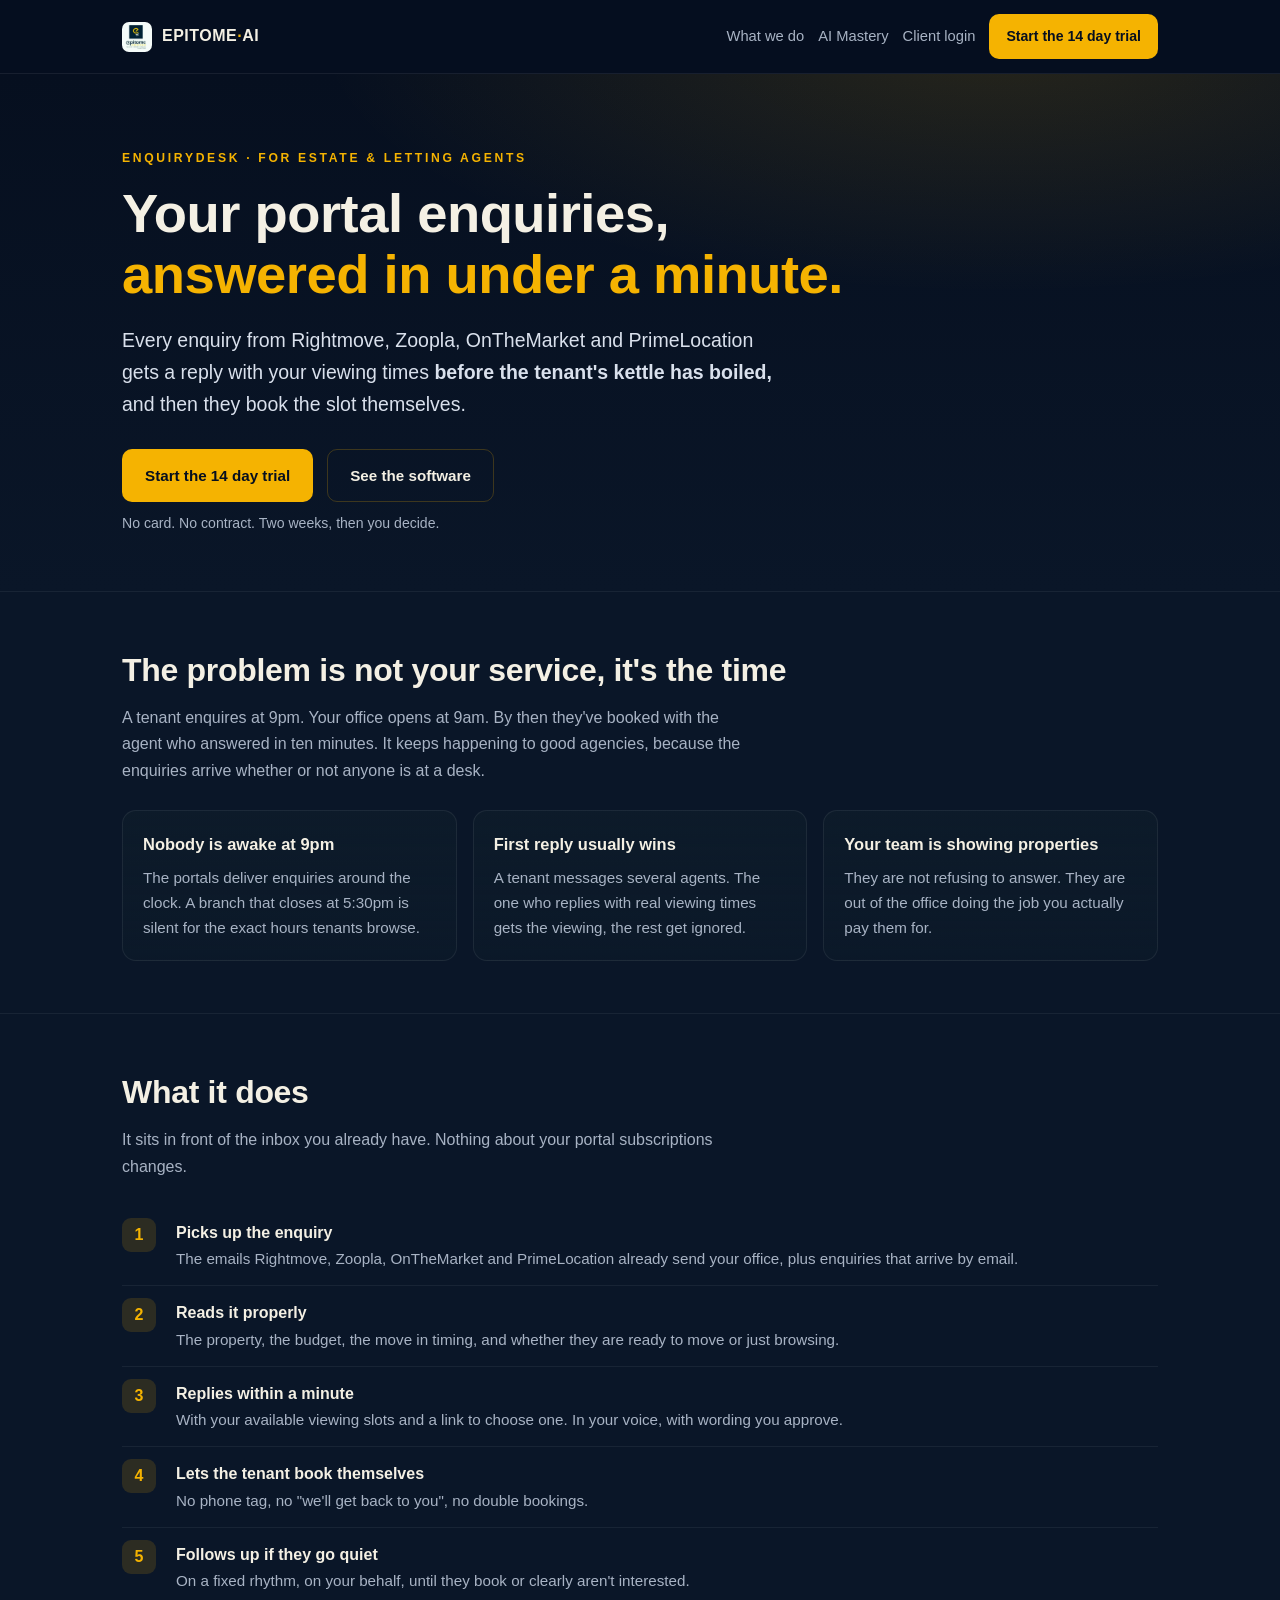
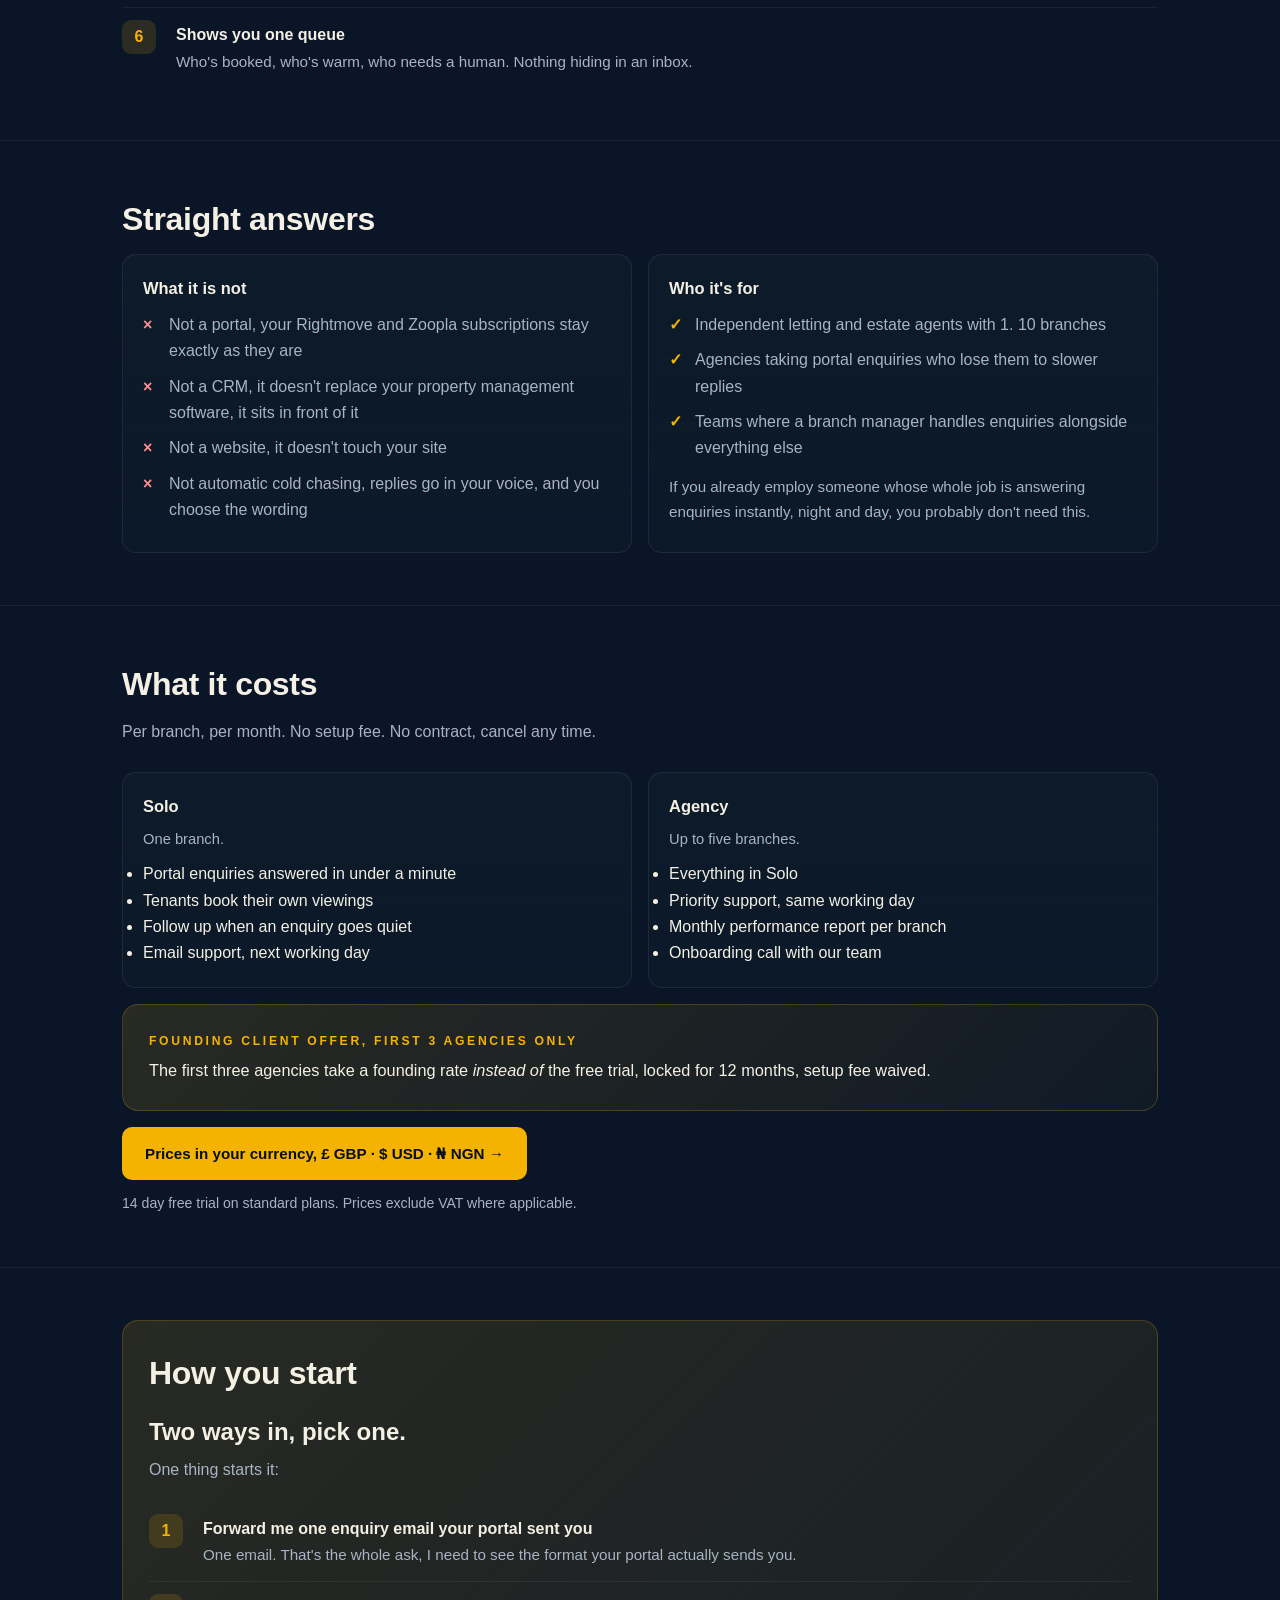
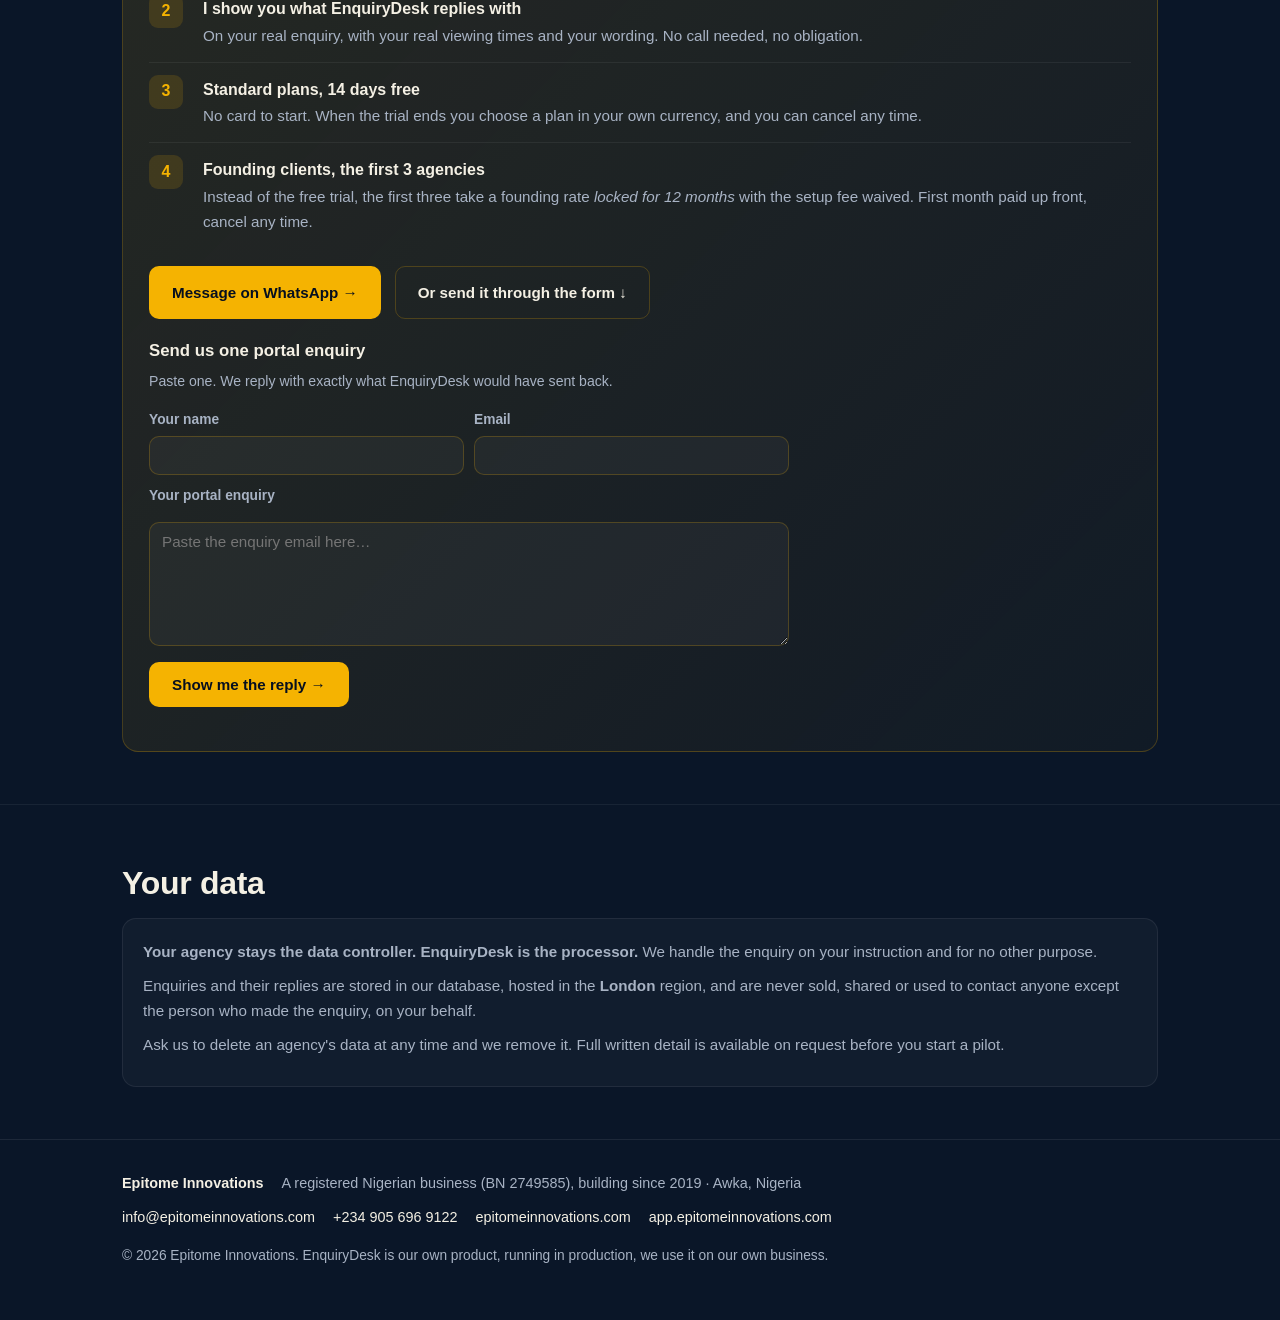
==== commit 5cb92035: "Remove the remaining word hyphens 14-day, follow-ups and end-to-end were still carrying hyphens. The" ====
--- a/enquirydesk/index.html
+++ b/enquirydesk/index.html
@@ -4,10 +4,10 @@
 <meta charset="UTF-8" />
 <meta name="viewport" content="width=device width, initial scale=1.0" />
 <title>EnquiryDesk, portal enquiries answered in under a minute | Epitome Innovations</title>
-<meta name="description" content="EnquiryDesk answers your Rightmove, Zoopla, OnTheMarket and PrimeLocation enquiries in under a minute and lets tenants book their own viewing. 14-day free trial. Built by Epitome Innovations." />
+<meta name="description" content="EnquiryDesk answers your Rightmove, Zoopla, OnTheMarket and PrimeLocation enquiries in under a minute and lets tenants book their own viewing. 14 day free trial. Built by Epitome Innovations." />
 <link rel="icon" type="image/jpeg" href="../images/epitome-logo.jpg" />
 <meta property="og:title" content="EnquiryDesk, your portal enquiries, answered in under a minute" />
-<meta property="og:description" content="Answers Rightmove, Zoopla, OnTheMarket and PrimeLocation enquiries in under a minute, then lets the tenant book their own viewing. 14-day free trial." />
+<meta property="og:description" content="Answers Rightmove, Zoopla, OnTheMarket and PrimeLocation enquiries in under a minute, then lets the tenant book their own viewing. 14 day free trial." />
 <meta property="og:type" content="website" />
 <style>
 :root{
@@ -107,7 +107,7 @@
  <a class="plain" href="../#pillars">What we do</a>
  <a class="plain" href="https://victorkehinde.github.io/epitome-ai-mastery/">AI Mastery</a>
  <a class="plain" href="https://app.epitomeinnovations.com" target="_blank" rel="noopener">Client login</a>
- <a class="btn btn--gold btn--sm" href="#pilot">Start the 14-day trial</a>
+ <a class="btn btn--gold btn--sm" href="#pilot">Start the 14 day trial</a>
  </div>
 </nav>
 
@@ -120,7 +120,7 @@
  times <strong>before the tenant's kettle has boiled,</strong> and then they book the slot themselves.
  </p>
  <div class="cta-row">
- <a class="btn btn--gold" href="#pilot">Start the 14-day trial</a>
+ <a class="btn btn--gold" href="#pilot">Start the 14 day trial</a>
  <a class="btn btn--ghost" href="https://app.epitomeinnovations.com" target="_blank" rel="noopener">See the software</a>
  </div>
  <p class="micro">No card. No contract. Two weeks, then you decide.</p>
@@ -223,7 +223,7 @@
  <a class="btn btn--gold" href="https://app.epitomeinnovations.com/pricing">Prices in your currency, &pound; GBP &middot; $ USD &middot; &#8358; NGN &rarr;</a>
  </div>
  <p class="micro" style="margin-top:12px">
- 14-day free trial on standard plans. Prices exclude VAT where applicable.
+ 14 day free trial on standard plans. Prices exclude VAT where applicable.
  </p>
  </div>
 </section>
